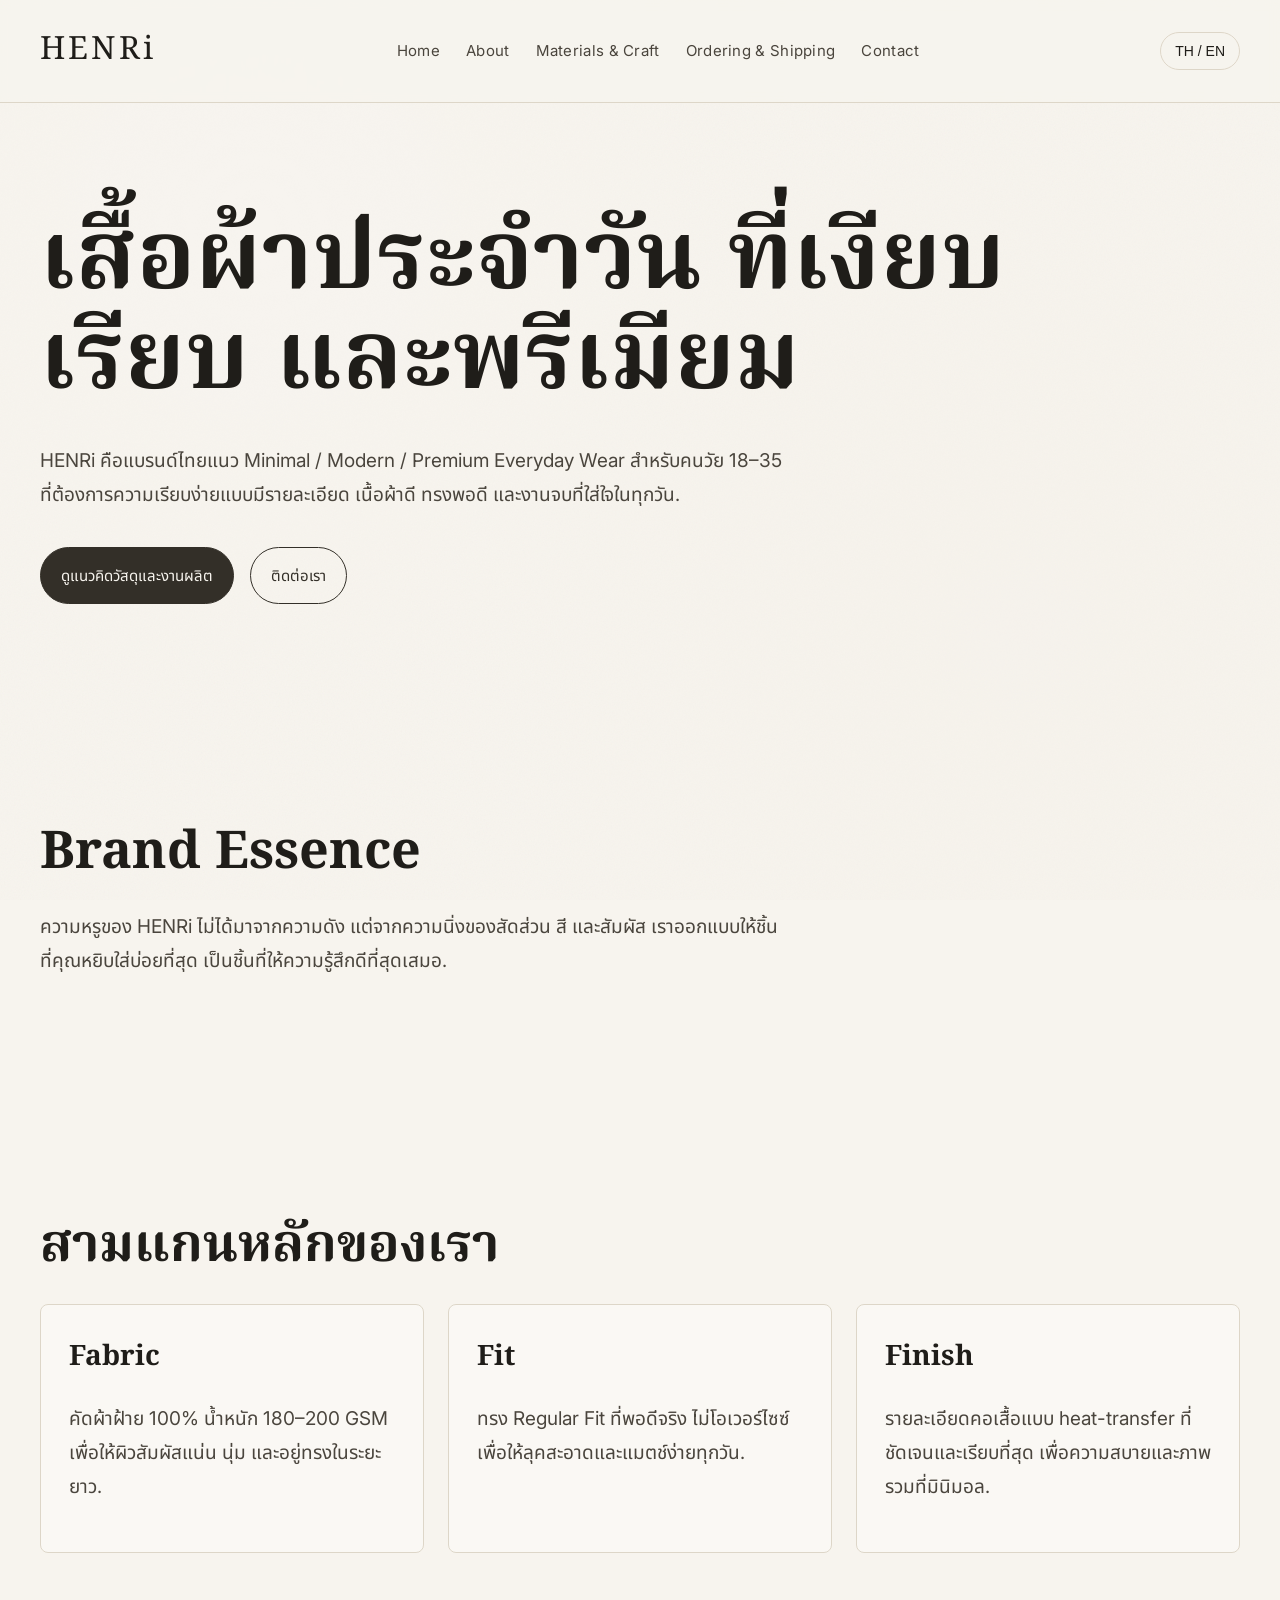
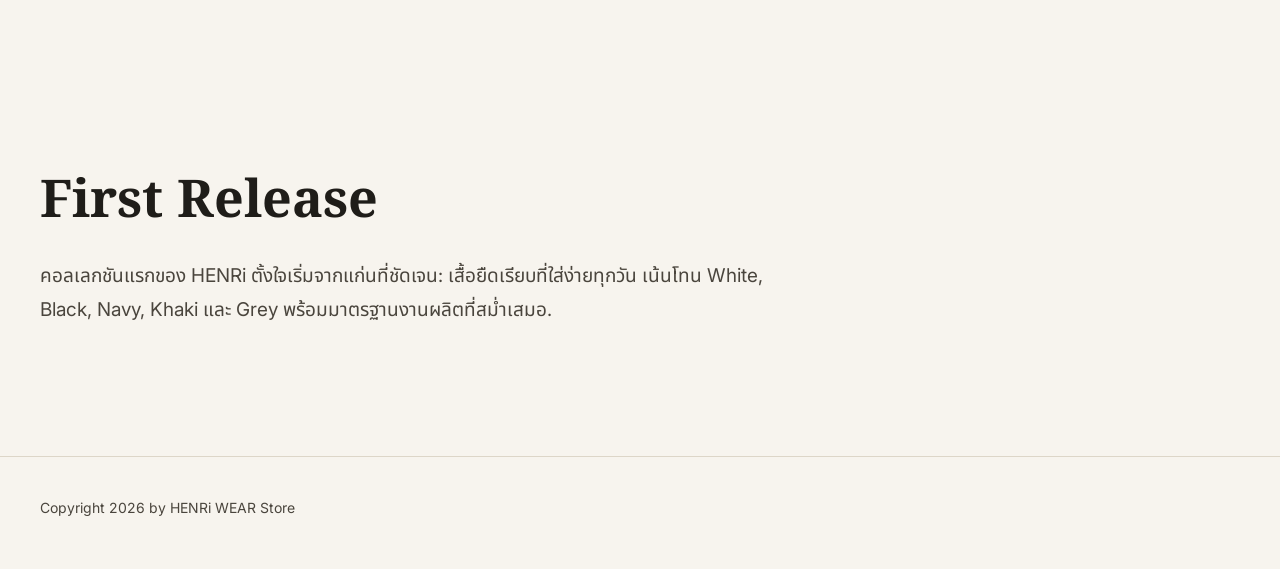
==== index.html @ a60e7b9a "Create premium bilingual HENRi website pages and refined styling" ====
<!doctype html>
<html lang="th" class="lang-th">
<head>
  <meta charset="UTF-8" />
  <meta name="viewport" content="width=device-width, initial-scale=1.0" />
  <title>HENRi — Premium Everyday Wear</title>
  <link rel="stylesheet" href="styles.css" />
</head>
<body>
  <div class="texture"></div>
  <header>
    <div class="container topbar">
      <div class="brand">HENRi</div>
      <nav>
        <a href="index.html">Home</a><a href="about.html">About</a><a href="materials.html">Materials & Craft</a><a href="ordering.html">Ordering & Shipping</a><a href="contact.html">Contact</a>
      </nav>
      <button class="lang-toggle" type="button">TH / EN</button>
    </div>
  </header>

  <main>
    <section class="hero">
      <div class="container">
        <h1 data-lang="th">เสื้อผ้าประจำวัน ที่เงียบ เรียบ และพรีเมียม</h1>
        <h1 data-lang="en">Quiet premium essentials for everyday wear.</h1>
        <p data-lang="th">HENRi คือแบรนด์ไทยแนว Minimal / Modern / Premium Everyday Wear สำหรับคนวัย 18–35 ที่ต้องการความเรียบง่ายแบบมีรายละเอียด เนื้อผ้าดี ทรงพอดี และงานจบที่ใส่ใจในทุกวัน.</p>
        <p data-lang="en">HENRi is a Thai label shaped by a Minimal / Modern / Premium Everyday Wear direction for ages 18–35. We focus on clean form, refined comfort, and understated finishing that works every day.</p>
        <div class="cta-row">
          <a class="btn primary" href="materials.html" data-lang="th">ดูแนวคิดวัสดุและงานผลิต</a>
          <a class="btn primary" href="materials.html" data-lang="en">View Materials & Craft</a>
          <a class="btn" href="contact.html" data-lang="th">ติดต่อเรา</a>
          <a class="btn" href="contact.html" data-lang="en">Contact</a>
        </div>
      </div>
    </section>

    <section>
      <div class="container">
        <h2 data-lang="th">Brand Essence</h2>
        <h2 data-lang="en">Brand Essence</h2>
        <p data-lang="th">ความหรูของ HENRi ไม่ได้มาจากความดัง แต่จากความนิ่งของสัดส่วน สี และสัมผัส เราออกแบบให้ชิ้นที่คุณหยิบใส่บ่อยที่สุด เป็นชิ้นที่ให้ความรู้สึกดีที่สุดเสมอ.</p>
        <p data-lang="en">HENRi defines luxury through restraint. We keep proportion, tone, and texture deliberate so the piece you wear most often remains the one that feels most considered.</p>
      </div>
    </section>

    <section>
      <div class="container">
        <h2 data-lang="th">สามแกนหลักของเรา</h2>
        <h2 data-lang="en">Three Pillars</h2>
        <div class="grid-3">
          <article class="card">
            <h3>Fabric</h3>
            <p data-lang="th">คัดผ้าฝ้าย 100% น้ำหนัก 180–200 GSM เพื่อให้ผิวสัมผัสแน่น นุ่ม และอยู่ทรงในระยะยาว.</p>
            <p data-lang="en">100% cotton at 180–200 GSM for a balanced hand feel: structured, breathable, and reliable over repeated wear.</p>
          </article>
          <article class="card">
            <h3>Fit</h3>
            <p data-lang="th">ทรง Regular Fit ที่พอดีจริง ไม่โอเวอร์ไซซ์ เพื่อให้ลุคสะอาดและแมตช์ง่ายทุกวัน.</p>
            <p data-lang="en">A true Regular Fit—never oversized—designed to sit cleanly and adapt across daily settings.</p>
          </article>
          <article class="card">
            <h3>Finish</h3>
            <p data-lang="th">รายละเอียดคอเสื้อแบบ heat-transfer ที่ชัดเจนและเรียบที่สุด เพื่อความสบายและภาพรวมที่มินิมอล.</p>
            <p data-lang="en">Clean neck finishing with heat-transfer branding for comfort, precision, and a minimal interior look.</p>
          </article>
        </div>
      </div>
    </section>

    <section>
      <div class="container">
        <h2 data-lang="th">First Release</h2>
        <h2 data-lang="en">First Release</h2>
        <p data-lang="th">คอลเลกชันแรกของ HENRi ตั้งใจเริ่มจากแก่นที่ชัดเจน: เสื้อยืดเรียบที่ใส่ง่ายทุกวัน เน้นโทน White, Black, Navy, Khaki และ Grey พร้อมมาตรฐานงานผลิตที่สม่ำเสมอ.</p>
        <p data-lang="en">Our first release begins with the core: plain crewneck essentials for daily use, in White, Black, Navy, Khaki, and Grey—built around stable quality and quiet confidence.</p>
      </div>
    </section>
  </main>

  <footer>
    <div class="container">Copyright 2026 by HENRi WEAR Store</div>
  </footer>
  <script src="script.js"></script>
</body>
</html>
---- styles.css ----
@import url('https://fonts.googleapis.com/css2?family=Inter:wght@300;400;500;600&family=Noto+Sans+Thai:wght@300;400;500;600&family=Noto+Serif+Thai:wght@300;400;500&display=swap');

:root {
  --bg: #f7f4ee;
  --bg-soft: #f1ede5;
  --text: #1f1d19;
  --text-soft: #4a453d;
  --line: #ddd6c8;
  --accent: #332f28;
  --max: 1200px;
}

* { box-sizing: border-box; }

body {
  margin: 0;
  font-family: 'Inter', 'Noto Sans Thai', sans-serif;
  color: var(--text);
  background: var(--bg);
  line-height: 1.8;
  font-size: 19px;
}

.texture {
  position: fixed;
  inset: 0;
  pointer-events: none;
  z-index: -1;
  opacity: 0.09;
  background-image:
    radial-gradient(circle at 20% 25%, rgba(255,255,255,0.9), transparent 38%),
    radial-gradient(circle at 80% 70%, rgba(232,223,207,0.6), transparent 45%),
    url("data:image/svg+xml,%3Csvg xmlns='http://www.w3.org/2000/svg' width='260' height='260' viewBox='0 0 260 260'%3E%3Cfilter id='n'%3E%3CfeTurbulence type='fractalNoise' baseFrequency='0.85' numOctaves='2' stitchTiles='stitch'/%3E%3C/filter%3E%3Crect width='260' height='260' filter='url(%23n)' opacity='0.4'/%3E%3C/svg%3E");
  background-size: auto, auto, 320px 320px;
}

.container { width: min(calc(100% - 64px), var(--max)); margin: 0 auto; }

header {
  border-bottom: 1px solid var(--line);
  backdrop-filter: blur(4px);
  background: rgba(247, 244, 238, 0.9);
  position: sticky;
  top: 0;
  z-index: 20;
}

.topbar {
  display: flex;
  align-items: center;
  justify-content: space-between;
  padding: 22px 0;
}

.brand {
  font-family: 'Noto Serif Thai', serif;
  font-size: 32px;
  letter-spacing: 0.1em;
}

nav { display: flex; gap: 26px; flex-wrap: wrap; }

nav a {
  color: var(--text-soft);
  text-decoration: none;
  font-size: 15px;
  letter-spacing: 0.02em;
}

nav a:hover { color: var(--text); }

.lang-toggle {
  border: 1px solid var(--line);
  background: transparent;
  color: var(--text);
  padding: 10px 14px;
  border-radius: 999px;
  cursor: pointer;
  font-size: 14px;
}

section { padding: 110px 0; }

.hero h1 {
  font-family: 'Noto Serif Thai', serif;
  font-size: clamp(72px, 8vw, 96px);
  line-height: 1.05;
  letter-spacing: 0.01em;
  margin: 0 0 30px;
}

h2 {
  font-family: 'Noto Serif Thai', serif;
  font-size: clamp(40px, 4.5vw, 52px);
  line-height: 1.2;
  margin: 0 0 24px;
}

h3 {
  font-family: 'Noto Serif Thai', serif;
  font-size: 28px;
  margin: 0 0 12px;
}

p, li {
  max-width: 62ch;
  color: var(--text-soft);
}

.grid-3 {
  display: grid;
  grid-template-columns: repeat(3, minmax(0, 1fr));
  gap: 24px;
}

.card {
  border: 1px solid var(--line);
  background: rgba(255,255,255,0.36);
  padding: 28px;
  border-radius: 8px;
}

.cta-row { display: flex; gap: 16px; flex-wrap: wrap; margin-top: 34px; }

.btn {
  display: inline-block;
  text-decoration: none;
  padding: 14px 20px;
  border-radius: 999px;
  border: 1px solid var(--accent);
  color: var(--accent);
  font-size: 15px;
}

.btn.primary { background: var(--accent); color: var(--bg); }

.steps { display: grid; gap: 18px; }

.step {
  border-left: 2px solid var(--line);
  padding-left: 20px;
}

form { display: grid; gap: 16px; max-width: 620px; }

input, textarea {
  width: 100%;
  padding: 14px 16px;
  border: 1px solid var(--line);
  background: rgba(255,255,255,0.5);
  font: inherit;
}

footer {
  border-top: 1px solid var(--line);
  padding: 38px 0 48px;
  color: var(--text-soft);
  font-size: 14px;
}

[data-lang] { display: none; opacity: 0; transform: translateY(5px); transition: opacity .35s ease, transform .35s ease; }
html.lang-th [data-lang='th'], html.lang-en [data-lang='en'] { display: block; opacity: 1; transform: translateY(0); }
html.lang-th [data-lang='th'].inline, html.lang-en [data-lang='en'].inline { display: inline; }

@media (max-width: 980px) {
  .grid-3 { grid-template-columns: 1fr; }
  .container { width: min(calc(100% - 36px), var(--max)); }
  section { padding: 88px 0; }
  .hero h1 { font-size: clamp(56px, 13vw, 72px); }
}
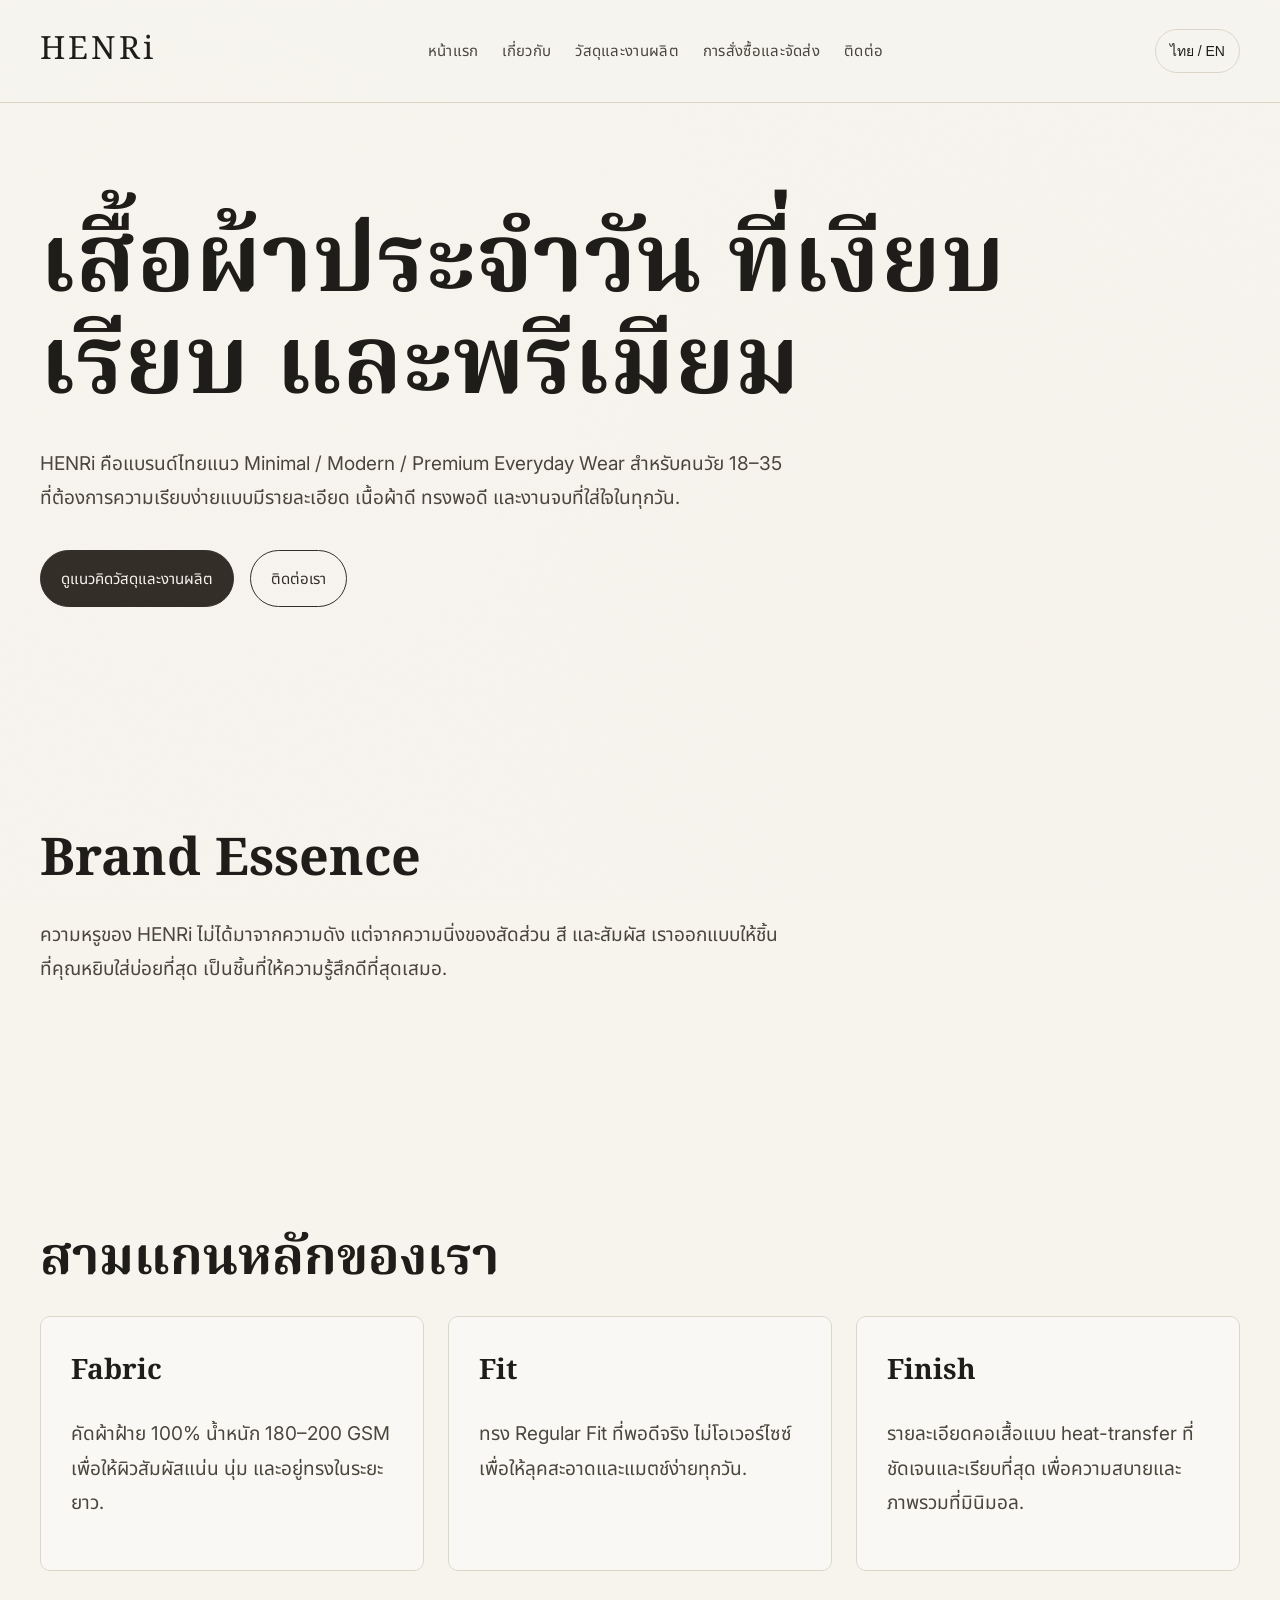
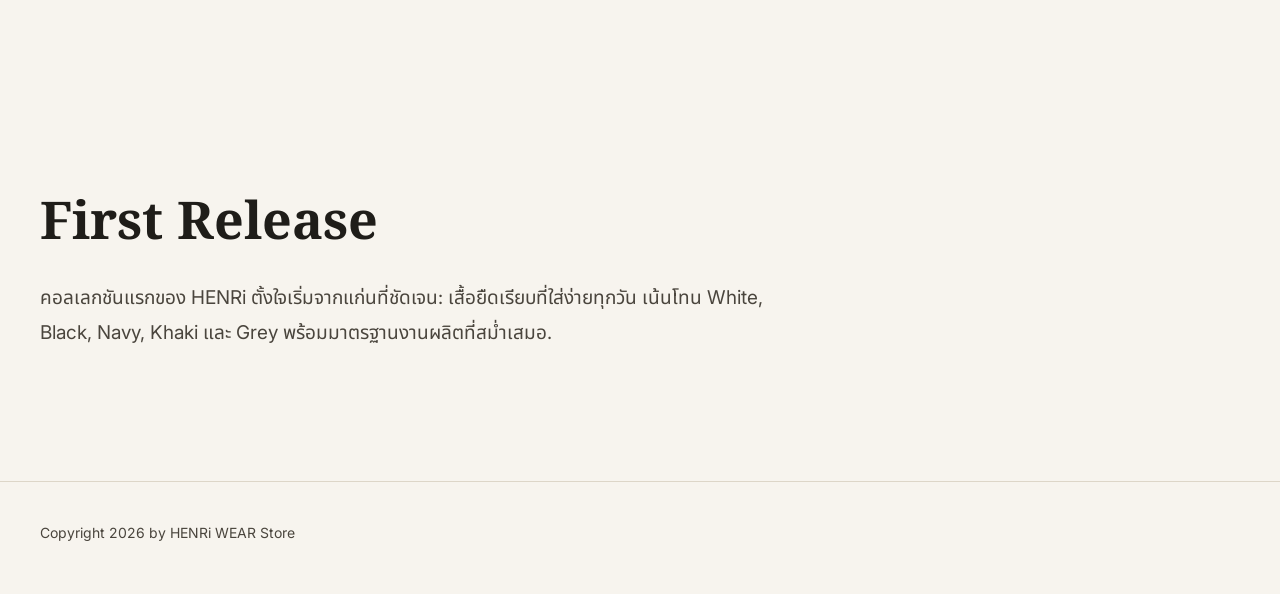
==== commit a6e6550a: "Polish bilingual nav, typography hierarchy, and language accessibility" ====
--- a/index.html
+++ b/index.html
@@ -12,7 +12,11 @@
     <div class="container topbar">
       <div class="brand">HENRi</div>
       <nav>
-        <a href="index.html">Home</a><a href="about.html">About</a><a href="materials.html">Materials & Craft</a><a href="ordering.html">Ordering & Shipping</a><a href="contact.html">Contact</a>
+        <a href="index.html"><span class="i18n-inline" data-lang="th">หน้าแรก</span><span class="i18n-inline" data-lang="en">Home</span></a>
+        <a href="about.html"><span class="i18n-inline" data-lang="th">เกี่ยวกับ</span><span class="i18n-inline" data-lang="en">About</span></a>
+        <a href="materials.html"><span class="i18n-inline" data-lang="th">วัสดุและงานผลิต</span><span class="i18n-inline" data-lang="en">Materials & Craft</span></a>
+        <a href="ordering.html"><span class="i18n-inline" data-lang="th">การสั่งซื้อและจัดส่ง</span><span class="i18n-inline" data-lang="en">Ordering & Shipping</span></a>
+        <a href="contact.html"><span class="i18n-inline" data-lang="th">ติดต่อ</span><span class="i18n-inline" data-lang="en">Contact</span></a>
       </nav>
       <button class="lang-toggle" type="button">TH / EN</button>
     </div>
--- a/styles.css
+++ b/styles.css
@@ -17,8 +17,9 @@
   font-family: 'Inter', 'Noto Sans Thai', sans-serif;
   color: var(--text);
   background: var(--bg);
-  line-height: 1.8;
+  line-height: 1.82;
   font-size: 19px;
+  text-rendering: optimizeLegibility;
 }
 
 .texture {
@@ -26,11 +27,11 @@
   inset: 0;
   pointer-events: none;
   z-index: -1;
-  opacity: 0.09;
+  opacity: 0.08;
   background-image:
-    radial-gradient(circle at 20% 25%, rgba(255,255,255,0.9), transparent 38%),
-    radial-gradient(circle at 80% 70%, rgba(232,223,207,0.6), transparent 45%),
-    url("data:image/svg+xml,%3Csvg xmlns='http://www.w3.org/2000/svg' width='260' height='260' viewBox='0 0 260 260'%3E%3Cfilter id='n'%3E%3CfeTurbulence type='fractalNoise' baseFrequency='0.85' numOctaves='2' stitchTiles='stitch'/%3E%3C/filter%3E%3Crect width='260' height='260' filter='url(%23n)' opacity='0.4'/%3E%3C/svg%3E");
+    radial-gradient(circle at 18% 24%, rgba(255,255,255,0.85), transparent 38%),
+    radial-gradient(circle at 78% 72%, rgba(232,223,207,0.55), transparent 45%),
+    url("data:image/svg+xml,%3Csvg xmlns='http://www.w3.org/2000/svg' width='260' height='260' viewBox='0 0 260 260'%3E%3Cfilter id='n'%3E%3CfeTurbulence type='fractalNoise' baseFrequency='0.85' numOctaves='2' stitchTiles='stitch'/%3E%3C/filter%3E%3Crect width='260' height='260' filter='url(%23n)' opacity='0.38'/%3E%3C/svg%3E");
   background-size: auto, auto, 320px 320px;
 }
 
@@ -49,6 +50,7 @@
   display: flex;
   align-items: center;
   justify-content: space-between;
+  gap: 20px;
   padding: 22px 0;
 }
 
@@ -58,7 +60,7 @@
   letter-spacing: 0.1em;
 }
 
-nav { display: flex; gap: 26px; flex-wrap: wrap; }
+nav { display: flex; gap: 24px; flex-wrap: wrap; }
 
 nav a {
   color: var(--text-soft);
@@ -79,14 +81,21 @@
   font-size: 14px;
 }
 
-section { padding: 110px 0; }
+section { padding: 112px 0; }
 
 .hero h1 {
   font-family: 'Noto Serif Thai', serif;
   font-size: clamp(72px, 8vw, 96px);
-  line-height: 1.05;
+  line-height: 1.06;
   letter-spacing: 0.01em;
-  margin: 0 0 30px;
+  margin: 0 0 28px;
+}
+
+h1 {
+  font-family: 'Noto Serif Thai', serif;
+  font-size: clamp(44px, 5.2vw, 56px);
+  line-height: 1.15;
+  margin: 0 0 24px;
 }
 
 h2 {
@@ -102,10 +111,9 @@
   margin: 0 0 12px;
 }
 
-p, li {
-  max-width: 62ch;
-  color: var(--text-soft);
-}
+p, li { max-width: 62ch; color: var(--text-soft); }
+
+.lead { font-size: 20px; color: var(--text); }
 
 .grid-3 {
   display: grid;
@@ -115,9 +123,9 @@
 
 .card {
   border: 1px solid var(--line);
-  background: rgba(255,255,255,0.36);
-  padding: 28px;
-  border-radius: 8px;
+  background: rgba(255,255,255,0.4);
+  padding: 30px;
+  border-radius: 10px;
 }
 
 .cta-row { display: flex; gap: 16px; flex-wrap: wrap; margin-top: 34px; }
@@ -134,7 +142,7 @@
 
 .btn.primary { background: var(--accent); color: var(--bg); }
 
-.steps { display: grid; gap: 18px; }
+.steps { display: grid; gap: 22px; }
 
 .step {
   border-left: 2px solid var(--line);
@@ -160,11 +168,16 @@
 
 [data-lang] { display: none; opacity: 0; transform: translateY(5px); transition: opacity .35s ease, transform .35s ease; }
 html.lang-th [data-lang='th'], html.lang-en [data-lang='en'] { display: block; opacity: 1; transform: translateY(0); }
-html.lang-th [data-lang='th'].inline, html.lang-en [data-lang='en'].inline { display: inline; }
+html.lang-th [data-lang='th'].i18n-inline, html.lang-en [data-lang='en'].i18n-inline { display: inline; }
+
+@media (prefers-reduced-motion: reduce) {
+  [data-lang] { transition: none; transform: none; }
+}
 
 @media (max-width: 980px) {
   .grid-3 { grid-template-columns: 1fr; }
   .container { width: min(calc(100% - 36px), var(--max)); }
   section { padding: 88px 0; }
-  .hero h1 { font-size: clamp(56px, 13vw, 72px); }
+  .hero h1 { font-size: clamp(54px, 13vw, 72px); }
+  h1 { font-size: clamp(36px, 8vw, 44px); }
 }
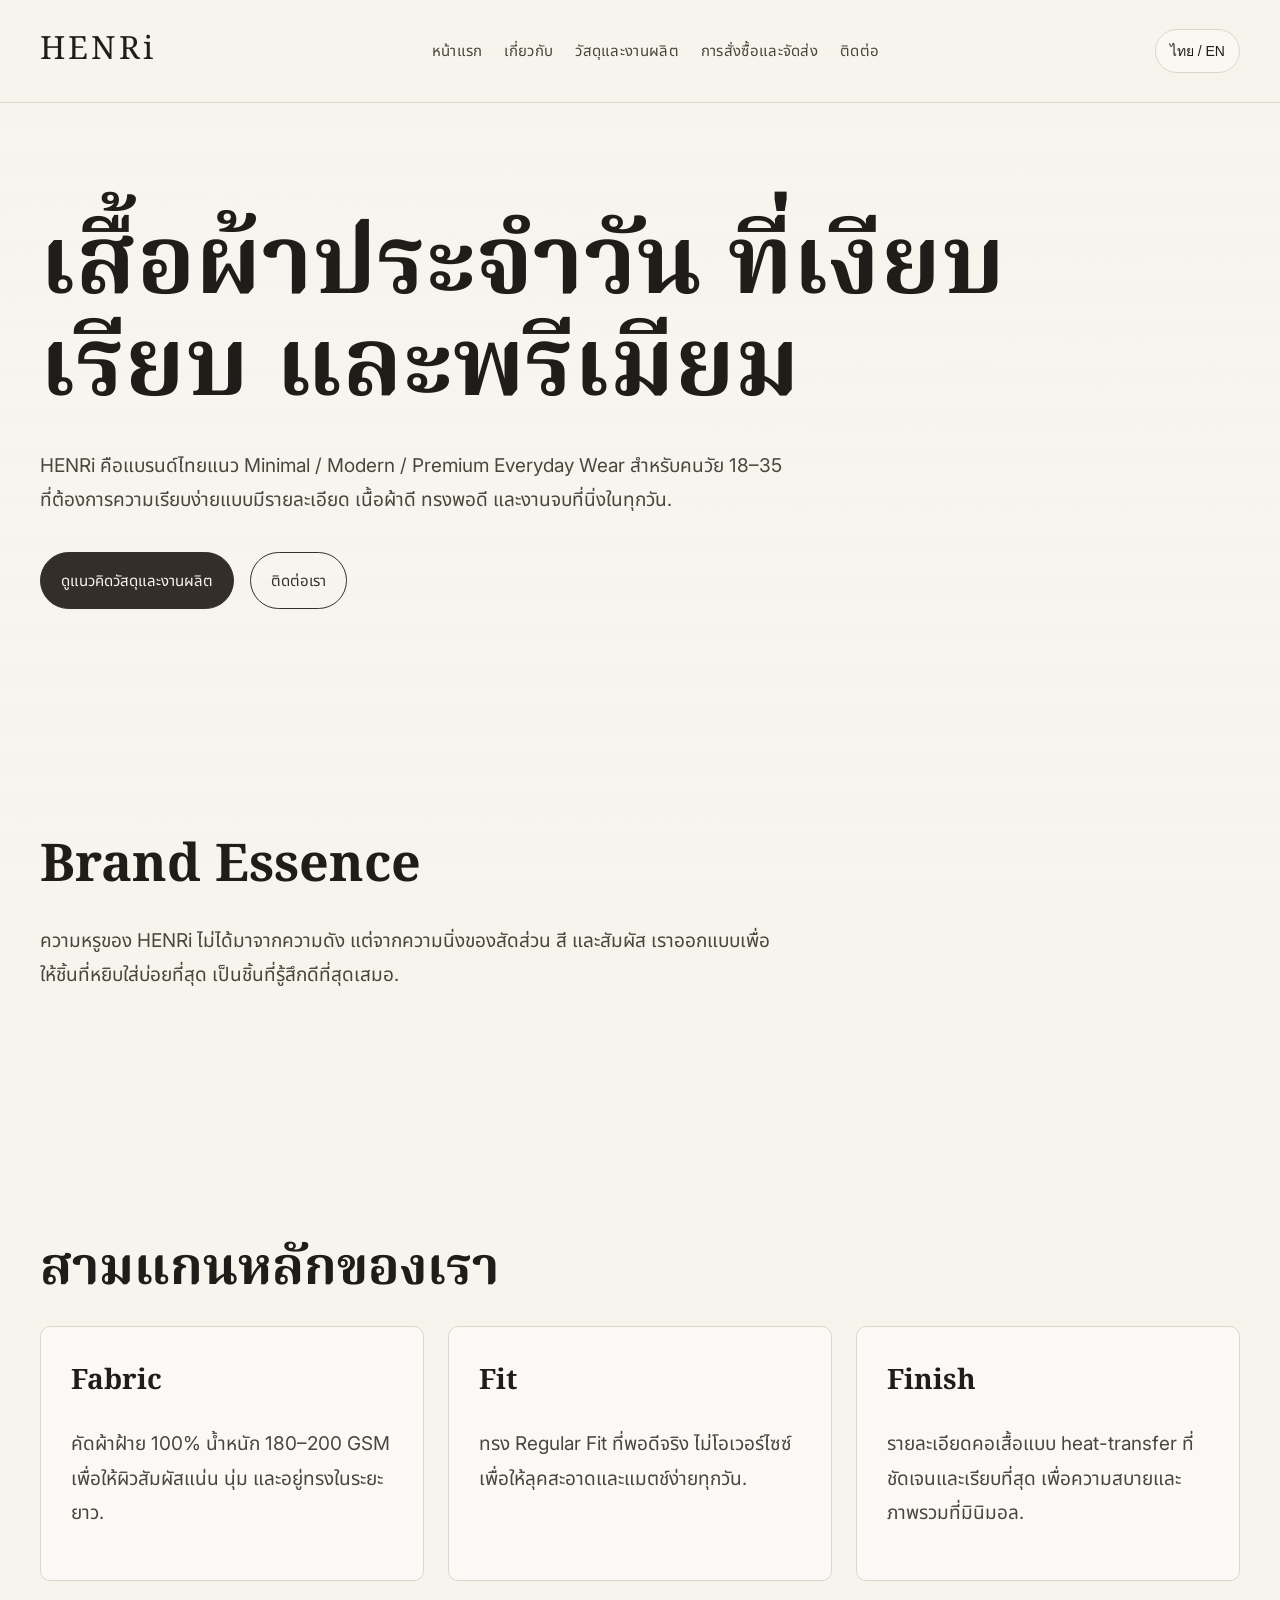
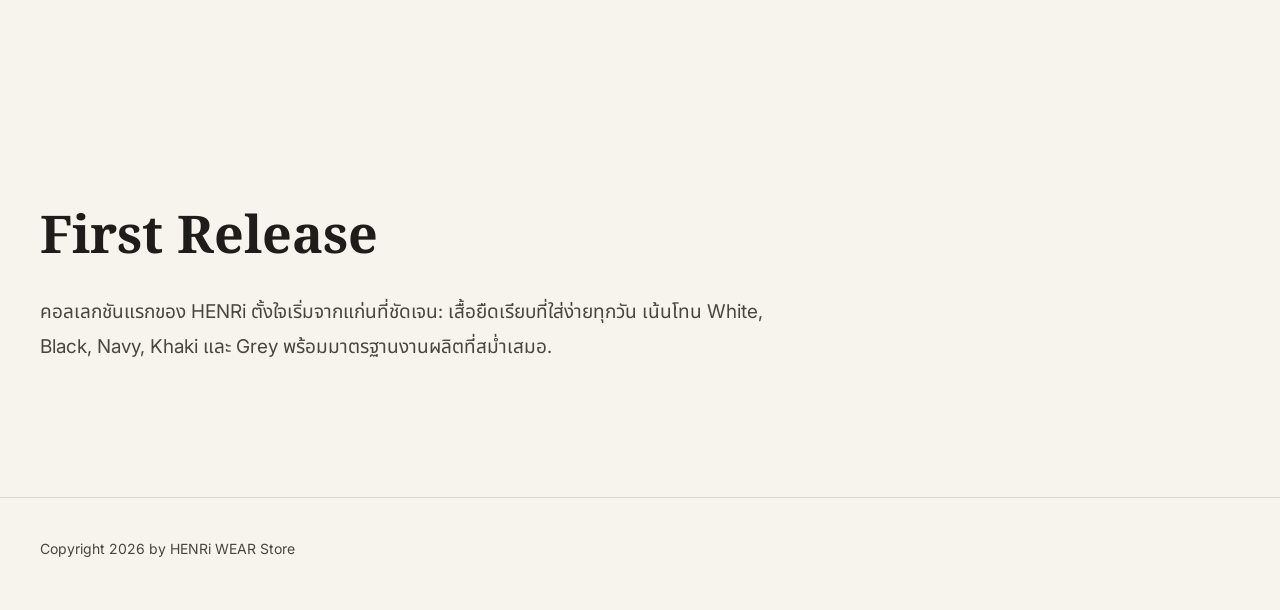
==== commit ecb518c5: "Refine premium editorial styling and copy polish across pages" ====
--- a/index.html
+++ b/index.html
@@ -8,6 +8,7 @@
 </head>
 <body>
   <div class="texture"></div>
+  <div class="page-overlay"></div>
   <header>
     <div class="container topbar">
       <div class="brand">HENRi</div>
@@ -27,8 +28,8 @@
       <div class="container">
         <h1 data-lang="th">เสื้อผ้าประจำวัน ที่เงียบ เรียบ และพรีเมียม</h1>
         <h1 data-lang="en">Quiet premium essentials for everyday wear.</h1>
-        <p data-lang="th">HENRi คือแบรนด์ไทยแนว Minimal / Modern / Premium Everyday Wear สำหรับคนวัย 18–35 ที่ต้องการความเรียบง่ายแบบมีรายละเอียด เนื้อผ้าดี ทรงพอดี และงานจบที่ใส่ใจในทุกวัน.</p>
-        <p data-lang="en">HENRi is a Thai label shaped by a Minimal / Modern / Premium Everyday Wear direction for ages 18–35. We focus on clean form, refined comfort, and understated finishing that works every day.</p>
+        <p data-lang="th">HENRi คือแบรนด์ไทยแนว Minimal / Modern / Premium Everyday Wear สำหรับคนวัย 18–35 ที่ต้องการความเรียบง่ายแบบมีรายละเอียด เนื้อผ้าดี ทรงพอดี และงานจบที่นิ่งในทุกวัน.</p>
+        <p data-lang="en">HENRi is a Thai label shaped by a Minimal / Modern / Premium Everyday Wear direction for ages 18–35. We focus on clean form, refined comfort, and quiet finishing that supports everyday life.</p>
         <div class="cta-row">
           <a class="btn primary" href="materials.html" data-lang="th">ดูแนวคิดวัสดุและงานผลิต</a>
           <a class="btn primary" href="materials.html" data-lang="en">View Materials & Craft</a>
@@ -42,7 +43,7 @@
       <div class="container">
         <h2 data-lang="th">Brand Essence</h2>
         <h2 data-lang="en">Brand Essence</h2>
-        <p data-lang="th">ความหรูของ HENRi ไม่ได้มาจากความดัง แต่จากความนิ่งของสัดส่วน สี และสัมผัส เราออกแบบให้ชิ้นที่คุณหยิบใส่บ่อยที่สุด เป็นชิ้นที่ให้ความรู้สึกดีที่สุดเสมอ.</p>
+        <p data-lang="th">ความหรูของ HENRi ไม่ได้มาจากความดัง แต่จากความนิ่งของสัดส่วน สี และสัมผัส เราออกแบบเพื่อให้ชิ้นที่หยิบใส่บ่อยที่สุด เป็นชิ้นที่รู้สึกดีที่สุดเสมอ.</p>
         <p data-lang="en">HENRi defines luxury through restraint. We keep proportion, tone, and texture deliberate so the piece you wear most often remains the one that feels most considered.</p>
       </div>
     </section>
--- a/styles.css
+++ b/styles.css
@@ -3,6 +3,7 @@
 :root {
   --bg: #f7f4ee;
   --bg-soft: #f1ede5;
+  --paper: #fbf8f3;
   --text: #1f1d19;
   --text-soft: #4a453d;
   --line: #ddd6c8;
@@ -26,16 +27,27 @@
   position: fixed;
   inset: 0;
   pointer-events: none;
-  z-index: -1;
+  z-index: -2;
   opacity: 0.08;
   background-image:
-    radial-gradient(circle at 18% 24%, rgba(255,255,255,0.85), transparent 38%),
-    radial-gradient(circle at 78% 72%, rgba(232,223,207,0.55), transparent 45%),
+    radial-gradient(circle at 18% 24%, rgba(255, 255, 255, 0.85), transparent 38%),
+    radial-gradient(circle at 78% 72%, rgba(232, 223, 207, 0.55), transparent 45%),
     url("data:image/svg+xml,%3Csvg xmlns='http://www.w3.org/2000/svg' width='260' height='260' viewBox='0 0 260 260'%3E%3Cfilter id='n'%3E%3CfeTurbulence type='fractalNoise' baseFrequency='0.85' numOctaves='2' stitchTiles='stitch'/%3E%3C/filter%3E%3Crect width='260' height='260' filter='url(%23n)' opacity='0.38'/%3E%3C/svg%3E");
   background-size: auto, auto, 320px 320px;
 }
 
-.container { width: min(calc(100% - 64px), var(--max)); margin: 0 auto; }
+.page-overlay {
+  position: fixed;
+  inset: 0;
+  z-index: -1;
+  pointer-events: none;
+  background: linear-gradient(180deg, rgba(247, 244, 238, 0.82) 0%, rgba(247, 244, 238, 0.9) 100%);
+}
+
+.container {
+  width: min(calc(100% - 64px), var(--max));
+  margin: 0 auto;
+}
 
 header {
   border-bottom: 1px solid var(--line);
@@ -60,7 +72,11 @@
   letter-spacing: 0.1em;
 }
 
-nav { display: flex; gap: 24px; flex-wrap: wrap; }
+nav {
+  display: flex;
+  gap: 22px;
+  flex-wrap: wrap;
+}
 
 nav a {
   color: var(--text-soft);
@@ -69,11 +85,14 @@
   letter-spacing: 0.02em;
 }
 
-nav a:hover { color: var(--text); }
+nav a:hover,
+nav a:focus-visible {
+  color: var(--text);
+}
 
 .lang-toggle {
   border: 1px solid var(--line);
-  background: transparent;
+  background: var(--paper);
   color: var(--text);
   padding: 10px 14px;
   border-radius: 999px;
@@ -81,7 +100,7 @@
   font-size: 14px;
 }
 
-section { padding: 112px 0; }
+section { padding: 114px 0; }
 
 .hero h1 {
   font-family: 'Noto Serif Thai', serif;
@@ -111,9 +130,16 @@
   margin: 0 0 12px;
 }
 
-p, li { max-width: 62ch; color: var(--text-soft); }
-
-.lead { font-size: 20px; color: var(--text); }
+p,
+li {
+  max-width: 62ch;
+  color: var(--text-soft);
+}
+
+.lead {
+  font-size: 20px;
+  color: var(--text);
+}
 
 .grid-3 {
   display: grid;
@@ -123,12 +149,17 @@
 
 .card {
   border: 1px solid var(--line);
-  background: rgba(255,255,255,0.4);
+  background: rgba(255, 255, 255, 0.46);
   padding: 30px;
   border-radius: 10px;
 }
 
-.cta-row { display: flex; gap: 16px; flex-wrap: wrap; margin-top: 34px; }
+.cta-row {
+  display: flex;
+  gap: 16px;
+  flex-wrap: wrap;
+  margin-top: 34px;
+}
 
 .btn {
   display: inline-block;
@@ -140,22 +171,33 @@
   font-size: 15px;
 }
 
-.btn.primary { background: var(--accent); color: var(--bg); }
-
-.steps { display: grid; gap: 22px; }
+.btn.primary {
+  background: var(--accent);
+  color: var(--bg);
+}
+
+.steps {
+  display: grid;
+  gap: 22px;
+}
 
 .step {
   border-left: 2px solid var(--line);
   padding-left: 20px;
 }
 
-form { display: grid; gap: 16px; max-width: 620px; }
-
-input, textarea {
+form {
+  display: grid;
+  gap: 16px;
+  max-width: 620px;
+}
+
+input,
+textarea {
   width: 100%;
   padding: 14px 16px;
   border: 1px solid var(--line);
-  background: rgba(255,255,255,0.5);
+  background: rgba(255, 255, 255, 0.64);
   font: inherit;
 }
 
@@ -166,17 +208,36 @@
   font-size: 14px;
 }
 
-[data-lang] { display: none; opacity: 0; transform: translateY(5px); transition: opacity .35s ease, transform .35s ease; }
-html.lang-th [data-lang='th'], html.lang-en [data-lang='en'] { display: block; opacity: 1; transform: translateY(0); }
-html.lang-th [data-lang='th'].i18n-inline, html.lang-en [data-lang='en'].i18n-inline { display: inline; }
+[data-lang] {
+  display: none;
+  opacity: 0;
+  transform: translateY(5px);
+  transition: opacity .35s ease, transform .35s ease;
+}
+
+html.lang-th [data-lang='th'],
+html.lang-en [data-lang='en'] {
+  display: block;
+  opacity: 1;
+  transform: translateY(0);
+}
+
+html.lang-th [data-lang='th'].i18n-inline,
+html.lang-en [data-lang='en'].i18n-inline {
+  display: inline;
+}
 
 @media (prefers-reduced-motion: reduce) {
-  [data-lang] { transition: none; transform: none; }
+  [data-lang] {
+    transition: none;
+    transform: none;
+  }
 }
 
 @media (max-width: 980px) {
   .grid-3 { grid-template-columns: 1fr; }
   .container { width: min(calc(100% - 36px), var(--max)); }
+  .topbar { align-items: flex-start; }
   section { padding: 88px 0; }
   .hero h1 { font-size: clamp(54px, 13vw, 72px); }
   h1 { font-size: clamp(36px, 8vw, 44px); }
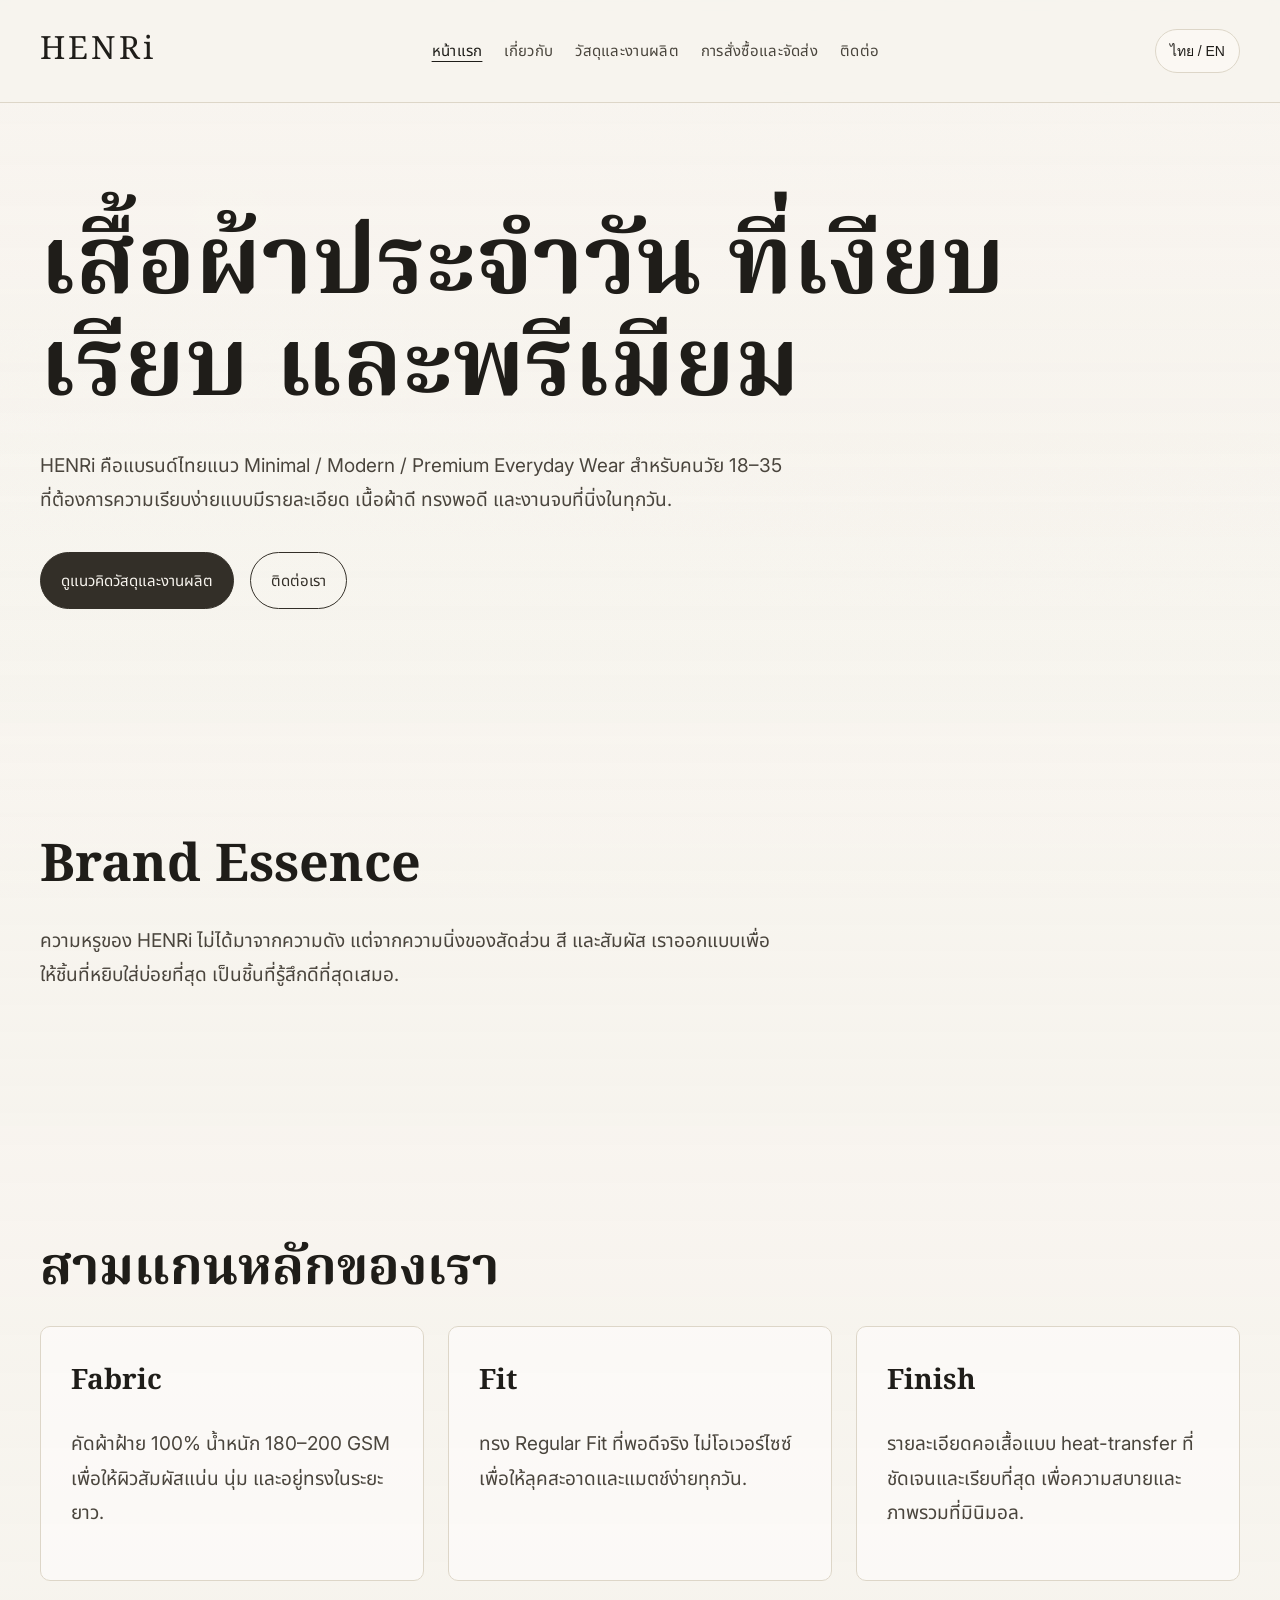
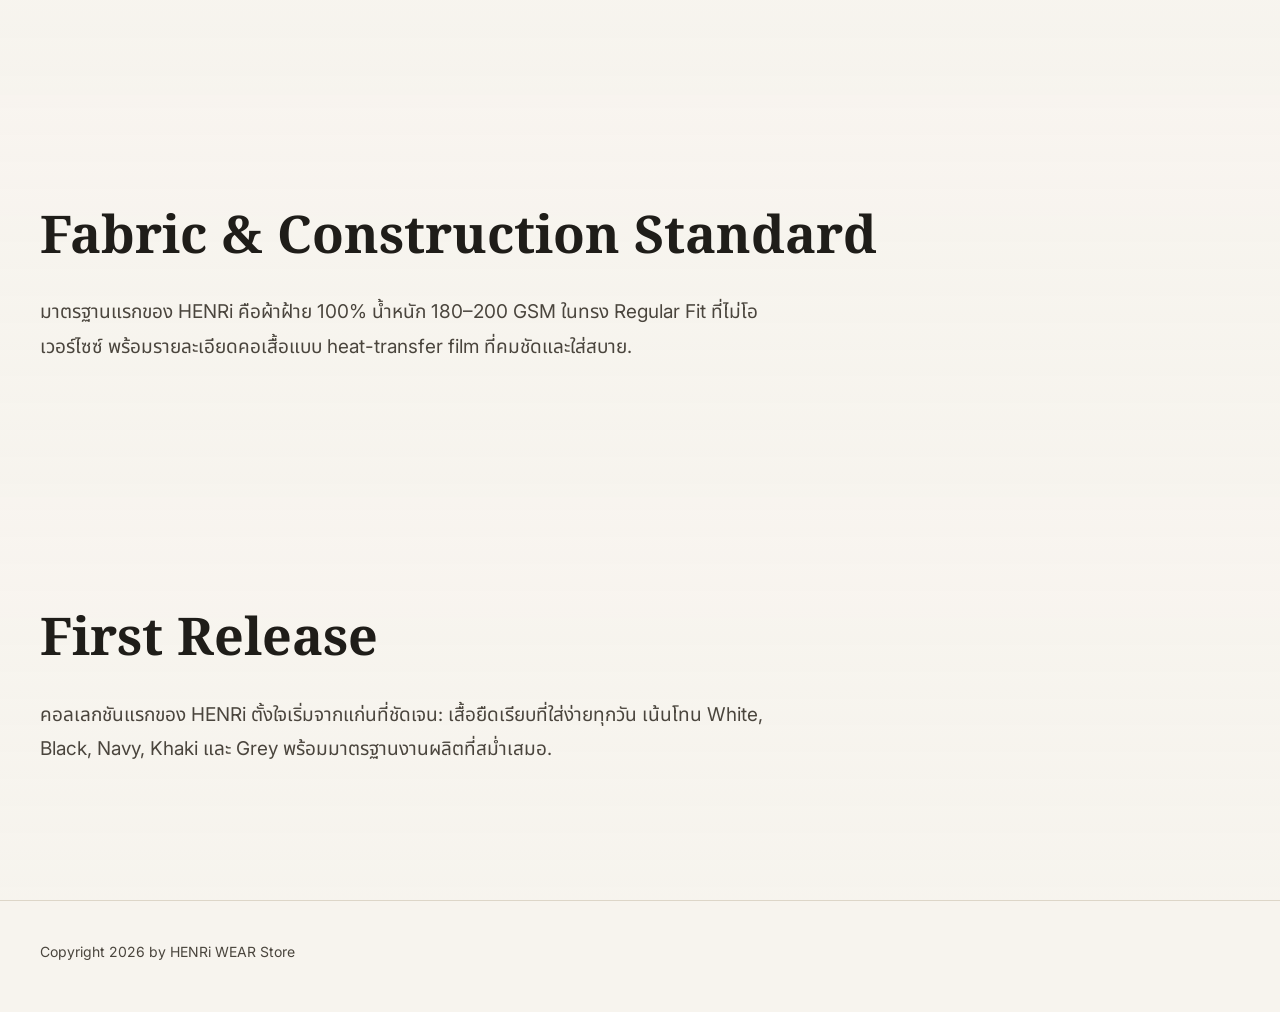
==== commit 313d3db4: "Enrich premium content and refine texture typography balance" ====
--- a/index.html
+++ b/index.html
@@ -72,6 +72,16 @@
       </div>
     </section>
 
+
+    <section>
+      <div class="container">
+        <h2 data-lang="th">Fabric & Construction Standard</h2>
+        <h2 data-lang="en">Fabric & Construction Standard</h2>
+        <p data-lang="th">มาตรฐานแรกของ HENRi คือผ้าฝ้าย 100% น้ำหนัก 180–200 GSM ในทรง Regular Fit ที่ไม่โอเวอร์ไซซ์ พร้อมรายละเอียดคอเสื้อแบบ heat-transfer film ที่คมชัดและใส่สบาย.</p>
+        <p data-lang="en">Our core standard begins with 100% cotton at 180–200 GSM, developed in a true Regular Fit (never oversized), with clean heat-transfer neck detailing for clarity and comfort.</p>
+      </div>
+    </section>
+
     <section>
       <div class="container">
         <h2 data-lang="th">First Release</h2>
--- a/styles.css
+++ b/styles.css
@@ -28,7 +28,7 @@
   inset: 0;
   pointer-events: none;
   z-index: -2;
-  opacity: 0.08;
+  opacity: 0.1;
   background-image:
     radial-gradient(circle at 18% 24%, rgba(255, 255, 255, 0.85), transparent 38%),
     radial-gradient(circle at 78% 72%, rgba(232, 223, 207, 0.55), transparent 45%),
@@ -41,7 +41,7 @@
   inset: 0;
   z-index: -1;
   pointer-events: none;
-  background: linear-gradient(180deg, rgba(247, 244, 238, 0.82) 0%, rgba(247, 244, 238, 0.9) 100%);
+  background: linear-gradient(180deg, rgba(247, 244, 238, 0.8) 0%, rgba(247, 244, 238, 0.9) 100%);
 }
 
 .container {
@@ -90,6 +90,12 @@
   color: var(--text);
 }
 
+nav a.is-active {
+  color: var(--text);
+  text-decoration: underline;
+  text-underline-offset: 5px;
+}
+
 .lang-toggle {
   border: 1px solid var(--line);
   background: var(--paper);
@@ -100,7 +106,10 @@
   font-size: 14px;
 }
 
-section { padding: 114px 0; }
+section {
+  padding: 114px 0;
+  background: linear-gradient(180deg, rgba(251, 248, 243, 0.24), rgba(247, 244, 238, 0.18));
+}
 
 .hero h1 {
   font-family: 'Noto Serif Thai', serif;
@@ -192,6 +201,12 @@
   max-width: 620px;
 }
 
+.form-note {
+  font-size: 15px;
+  color: var(--text-soft);
+  margin-top: 8px;
+}
+
 input,
 textarea {
   width: 100%;
@@ -239,6 +254,6 @@
   .container { width: min(calc(100% - 36px), var(--max)); }
   .topbar { align-items: flex-start; }
   section { padding: 88px 0; }
-  .hero h1 { font-size: clamp(54px, 13vw, 72px); }
+  .hero h1 { font-size: clamp(44px, 12vw, 52px); }
   h1 { font-size: clamp(36px, 8vw, 44px); }
 }
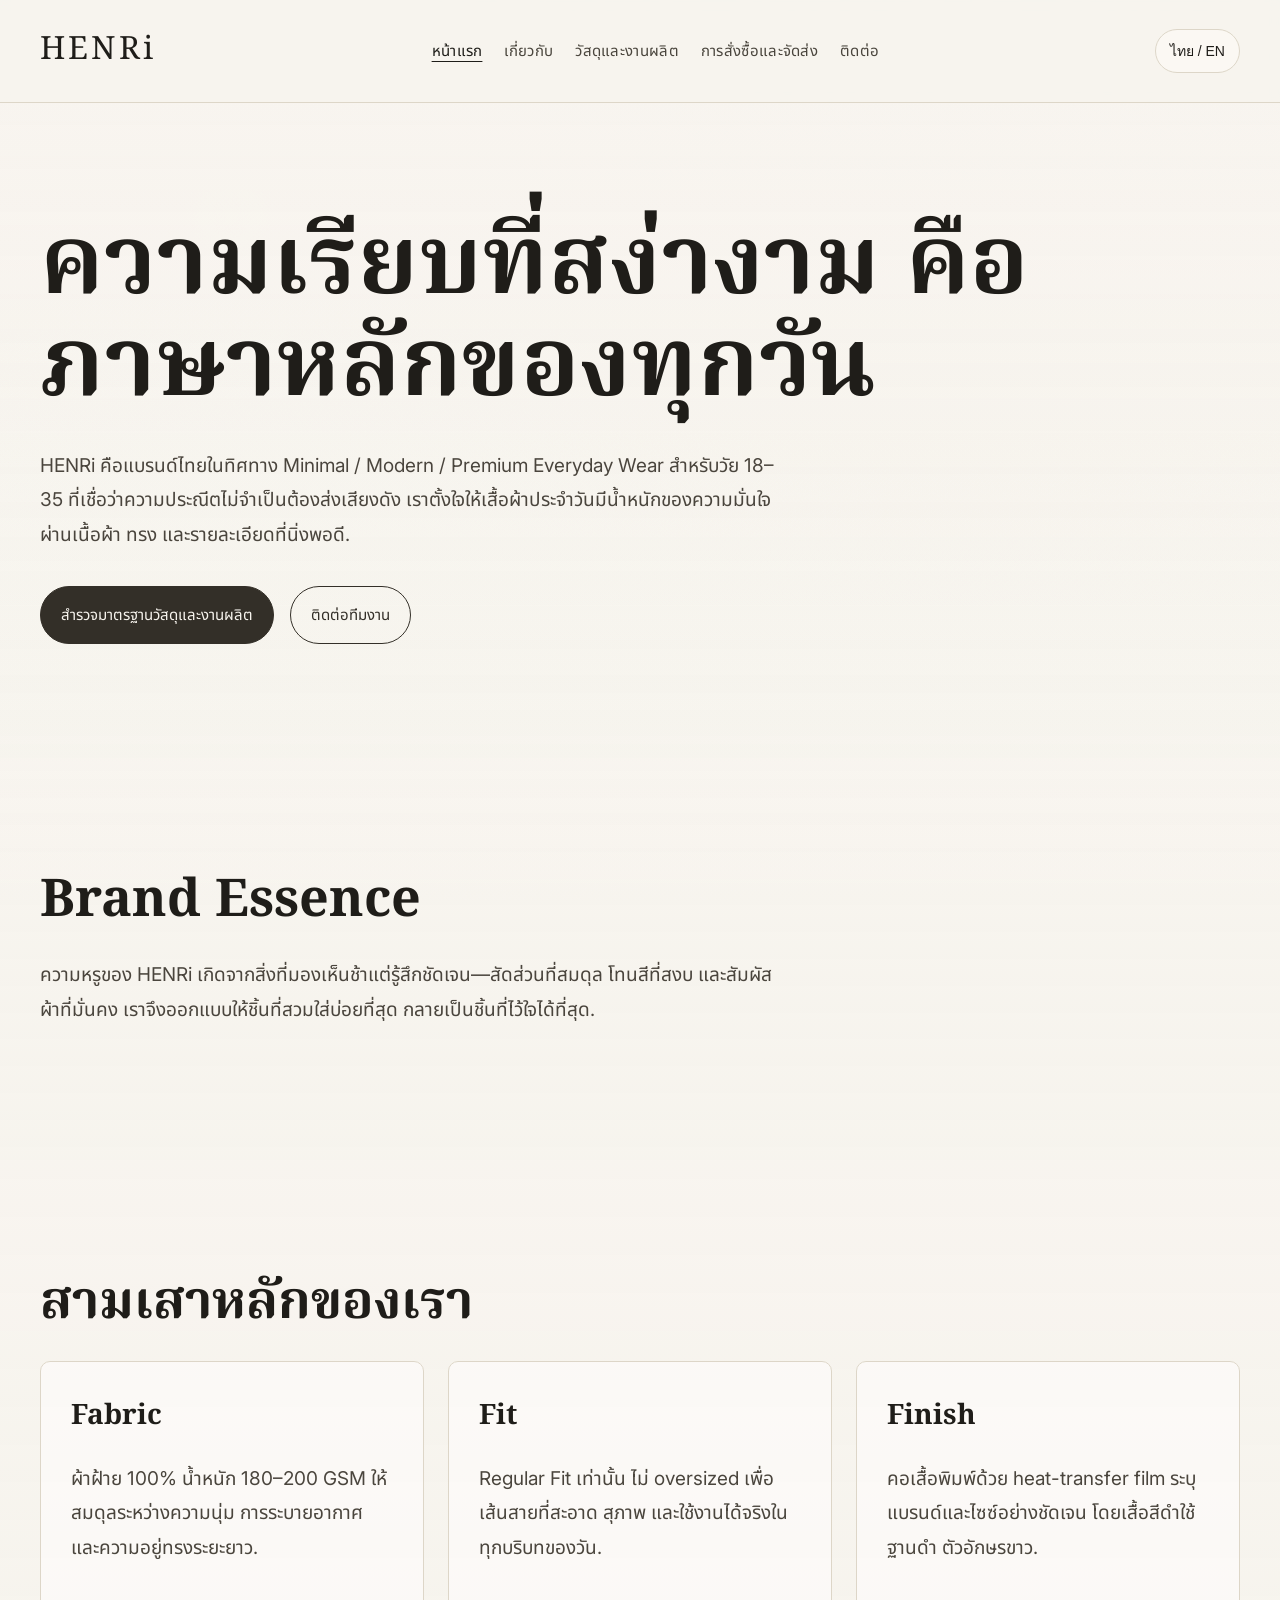
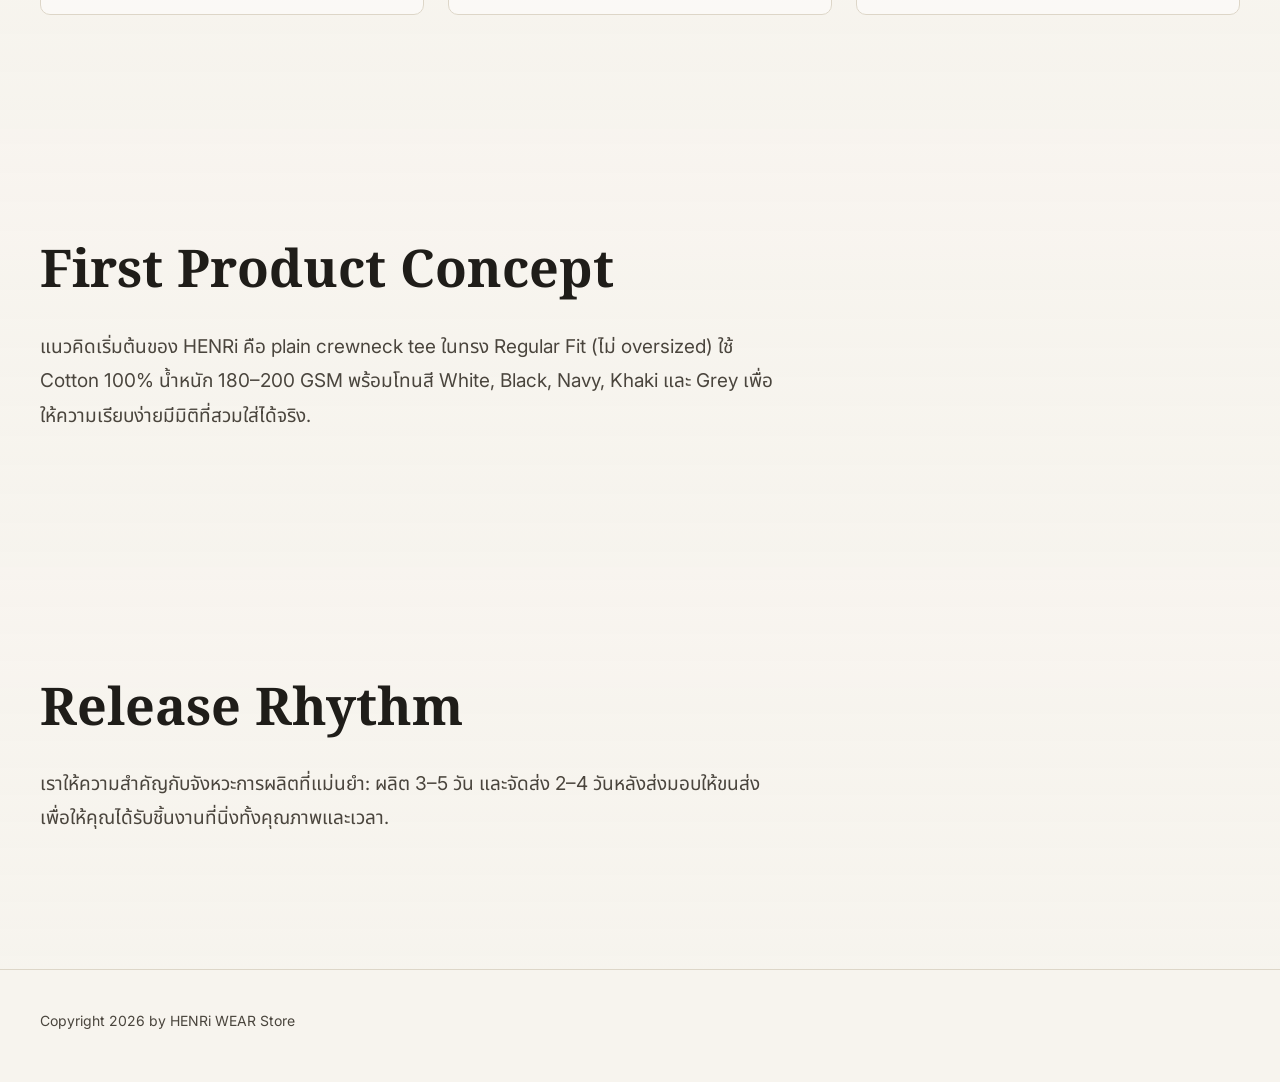
==== commit 1edf6c3b: "Elevate Home About Contact copy to grand bilingual editorial tone" ====
--- a/index.html
+++ b/index.html
@@ -26,15 +26,15 @@
   <main>
     <section class="hero">
       <div class="container">
-        <h1 data-lang="th">เสื้อผ้าประจำวัน ที่เงียบ เรียบ และพรีเมียม</h1>
-        <h1 data-lang="en">Quiet premium essentials for everyday wear.</h1>
-        <p data-lang="th">HENRi คือแบรนด์ไทยแนว Minimal / Modern / Premium Everyday Wear สำหรับคนวัย 18–35 ที่ต้องการความเรียบง่ายแบบมีรายละเอียด เนื้อผ้าดี ทรงพอดี และงานจบที่นิ่งในทุกวัน.</p>
-        <p data-lang="en">HENRi is a Thai label shaped by a Minimal / Modern / Premium Everyday Wear direction for ages 18–35. We focus on clean form, refined comfort, and quiet finishing that supports everyday life.</p>
+        <h1 data-lang="th">ความเรียบที่สง่างาม คือภาษาหลักของทุกวัน</h1>
+        <h1 data-lang="en">Elegance in restraint, written into every day.</h1>
+        <p data-lang="th">HENRi คือแบรนด์ไทยในทิศทาง Minimal / Modern / Premium Everyday Wear สำหรับวัย 18–35 ที่เชื่อว่าความประณีตไม่จำเป็นต้องส่งเสียงดัง เราตั้งใจให้เสื้อผ้าประจำวันมีน้ำหนักของความมั่นใจ ผ่านเนื้อผ้า ทรง และรายละเอียดที่นิ่งพอดี.</p>
+        <p data-lang="en">HENRi is a Thai label in the Minimal / Modern / Premium Everyday Wear direction for ages 18–35. We believe refinement does not need volume; it needs discipline—expressed through fabric, fit, and quietly resolved detail.</p>
         <div class="cta-row">
-          <a class="btn primary" href="materials.html" data-lang="th">ดูแนวคิดวัสดุและงานผลิต</a>
-          <a class="btn primary" href="materials.html" data-lang="en">View Materials & Craft</a>
-          <a class="btn" href="contact.html" data-lang="th">ติดต่อเรา</a>
-          <a class="btn" href="contact.html" data-lang="en">Contact</a>
+          <a class="btn primary" href="materials.html" data-lang="th">สำรวจมาตรฐานวัสดุและงานผลิต</a>
+          <a class="btn primary" href="materials.html" data-lang="en">Explore Materials & Craft Standards</a>
+          <a class="btn" href="contact.html" data-lang="th">ติดต่อทีมงาน</a>
+          <a class="btn" href="contact.html" data-lang="en">Contact the Team</a>
         </div>
       </div>
     </section>
@@ -43,51 +43,50 @@
       <div class="container">
         <h2 data-lang="th">Brand Essence</h2>
         <h2 data-lang="en">Brand Essence</h2>
-        <p data-lang="th">ความหรูของ HENRi ไม่ได้มาจากความดัง แต่จากความนิ่งของสัดส่วน สี และสัมผัส เราออกแบบเพื่อให้ชิ้นที่หยิบใส่บ่อยที่สุด เป็นชิ้นที่รู้สึกดีที่สุดเสมอ.</p>
-        <p data-lang="en">HENRi defines luxury through restraint. We keep proportion, tone, and texture deliberate so the piece you wear most often remains the one that feels most considered.</p>
+        <p data-lang="th">ความหรูของ HENRi เกิดจากสิ่งที่มองเห็นช้าแต่รู้สึกชัดเจน—สัดส่วนที่สมดุล โทนสีที่สงบ และสัมผัสผ้าที่มั่นคง เราจึงออกแบบให้ชิ้นที่สวมใส่บ่อยที่สุด กลายเป็นชิ้นที่ไว้ใจได้ที่สุด.</p>
+        <p data-lang="en">HENRi defines luxury through what settles slowly but stays clearly felt: balanced proportion, calm tones, and a confident hand feel. The piece worn most often should become the piece trusted most deeply.</p>
       </div>
     </section>
 
     <section>
       <div class="container">
-        <h2 data-lang="th">สามแกนหลักของเรา</h2>
+        <h2 data-lang="th">สามเสาหลักของเรา</h2>
         <h2 data-lang="en">Three Pillars</h2>
         <div class="grid-3">
           <article class="card">
             <h3>Fabric</h3>
-            <p data-lang="th">คัดผ้าฝ้าย 100% น้ำหนัก 180–200 GSM เพื่อให้ผิวสัมผัสแน่น นุ่ม และอยู่ทรงในระยะยาว.</p>
-            <p data-lang="en">100% cotton at 180–200 GSM for a balanced hand feel: structured, breathable, and reliable over repeated wear.</p>
+            <p data-lang="th">ผ้าฝ้าย 100% น้ำหนัก 180–200 GSM ให้สมดุลระหว่างความนุ่ม การระบายอากาศ และความอยู่ทรงระยะยาว.</p>
+            <p data-lang="en">100% cotton at 180–200 GSM balances softness, breathability, and long-term structure.</p>
           </article>
           <article class="card">
             <h3>Fit</h3>
-            <p data-lang="th">ทรง Regular Fit ที่พอดีจริง ไม่โอเวอร์ไซซ์ เพื่อให้ลุคสะอาดและแมตช์ง่ายทุกวัน.</p>
-            <p data-lang="en">A true Regular Fit—never oversized—designed to sit cleanly and adapt across daily settings.</p>
+            <p data-lang="th">Regular Fit เท่านั้น ไม่ oversized เพื่อเส้นสายที่สะอาด สุภาพ และใช้งานได้จริงในทุกบริบทของวัน.</p>
+            <p data-lang="en">Regular Fit only, never oversized, for clean proportion and practical elegance across daily contexts.</p>
           </article>
           <article class="card">
             <h3>Finish</h3>
-            <p data-lang="th">รายละเอียดคอเสื้อแบบ heat-transfer ที่ชัดเจนและเรียบที่สุด เพื่อความสบายและภาพรวมที่มินิมอล.</p>
-            <p data-lang="en">Clean neck finishing with heat-transfer branding for comfort, precision, and a minimal interior look.</p>
+            <p data-lang="th">คอเสื้อพิมพ์ด้วย heat-transfer film ระบุแบรนด์และไซซ์อย่างชัดเจน โดยเสื้อสีดำใช้ฐานดำ ตัวอักษรขาว.</p>
+            <p data-lang="en">Heat-transfer neck print carries brand name and size clearly; black shirts use a black base with white text.</p>
           </article>
         </div>
       </div>
     </section>
 
-
     <section>
       <div class="container">
-        <h2 data-lang="th">Fabric & Construction Standard</h2>
-        <h2 data-lang="en">Fabric & Construction Standard</h2>
-        <p data-lang="th">มาตรฐานแรกของ HENRi คือผ้าฝ้าย 100% น้ำหนัก 180–200 GSM ในทรง Regular Fit ที่ไม่โอเวอร์ไซซ์ พร้อมรายละเอียดคอเสื้อแบบ heat-transfer film ที่คมชัดและใส่สบาย.</p>
-        <p data-lang="en">Our core standard begins with 100% cotton at 180–200 GSM, developed in a true Regular Fit (never oversized), with clean heat-transfer neck detailing for clarity and comfort.</p>
+        <h2 data-lang="th">First Product Concept</h2>
+        <h2 data-lang="en">First Product Concept</h2>
+        <p data-lang="th">แนวคิดเริ่มต้นของ HENRi คือ plain crewneck tee ในทรง Regular Fit (ไม่ oversized) ใช้ Cotton 100% น้ำหนัก 180–200 GSM พร้อมโทนสี White, Black, Navy, Khaki และ Grey เพื่อให้ความเรียบง่ายมีมิติที่สวมใส่ได้จริง.</p>
+        <p data-lang="en">HENRi begins with a plain crewneck tee concept in Regular Fit (not oversized), crafted from 100% cotton at 180–200 GSM in White, Black, Navy, Khaki, and Grey.</p>
       </div>
     </section>
 
     <section>
       <div class="container">
-        <h2 data-lang="th">First Release</h2>
-        <h2 data-lang="en">First Release</h2>
-        <p data-lang="th">คอลเลกชันแรกของ HENRi ตั้งใจเริ่มจากแก่นที่ชัดเจน: เสื้อยืดเรียบที่ใส่ง่ายทุกวัน เน้นโทน White, Black, Navy, Khaki และ Grey พร้อมมาตรฐานงานผลิตที่สม่ำเสมอ.</p>
-        <p data-lang="en">Our first release begins with the core: plain crewneck essentials for daily use, in White, Black, Navy, Khaki, and Grey—built around stable quality and quiet confidence.</p>
+        <h2 data-lang="th">Release Rhythm</h2>
+        <h2 data-lang="en">Release Rhythm</h2>
+        <p data-lang="th">เราให้ความสำคัญกับจังหวะการผลิตที่แม่นยำ: ผลิต 3–5 วัน และจัดส่ง 2–4 วันหลังส่งมอบให้ขนส่ง เพื่อให้คุณได้รับชิ้นงานที่นิ่งทั้งคุณภาพและเวลา.</p>
+        <p data-lang="en">Our rhythm remains precise: production in 3–5 days, shipping in 2–4 days after dispatch, so quality and timing arrive with equal reliability.</p>
       </div>
     </section>
   </main>
--- a/styles.css
+++ b/styles.css
@@ -207,6 +207,15 @@
   margin-top: 8px;
 }
 
+
+.hp-field {
+  position: absolute;
+  left: -9999px;
+  width: 1px;
+  height: 1px;
+  overflow: hidden;
+}
+
 input,
 textarea {
   width: 100%;
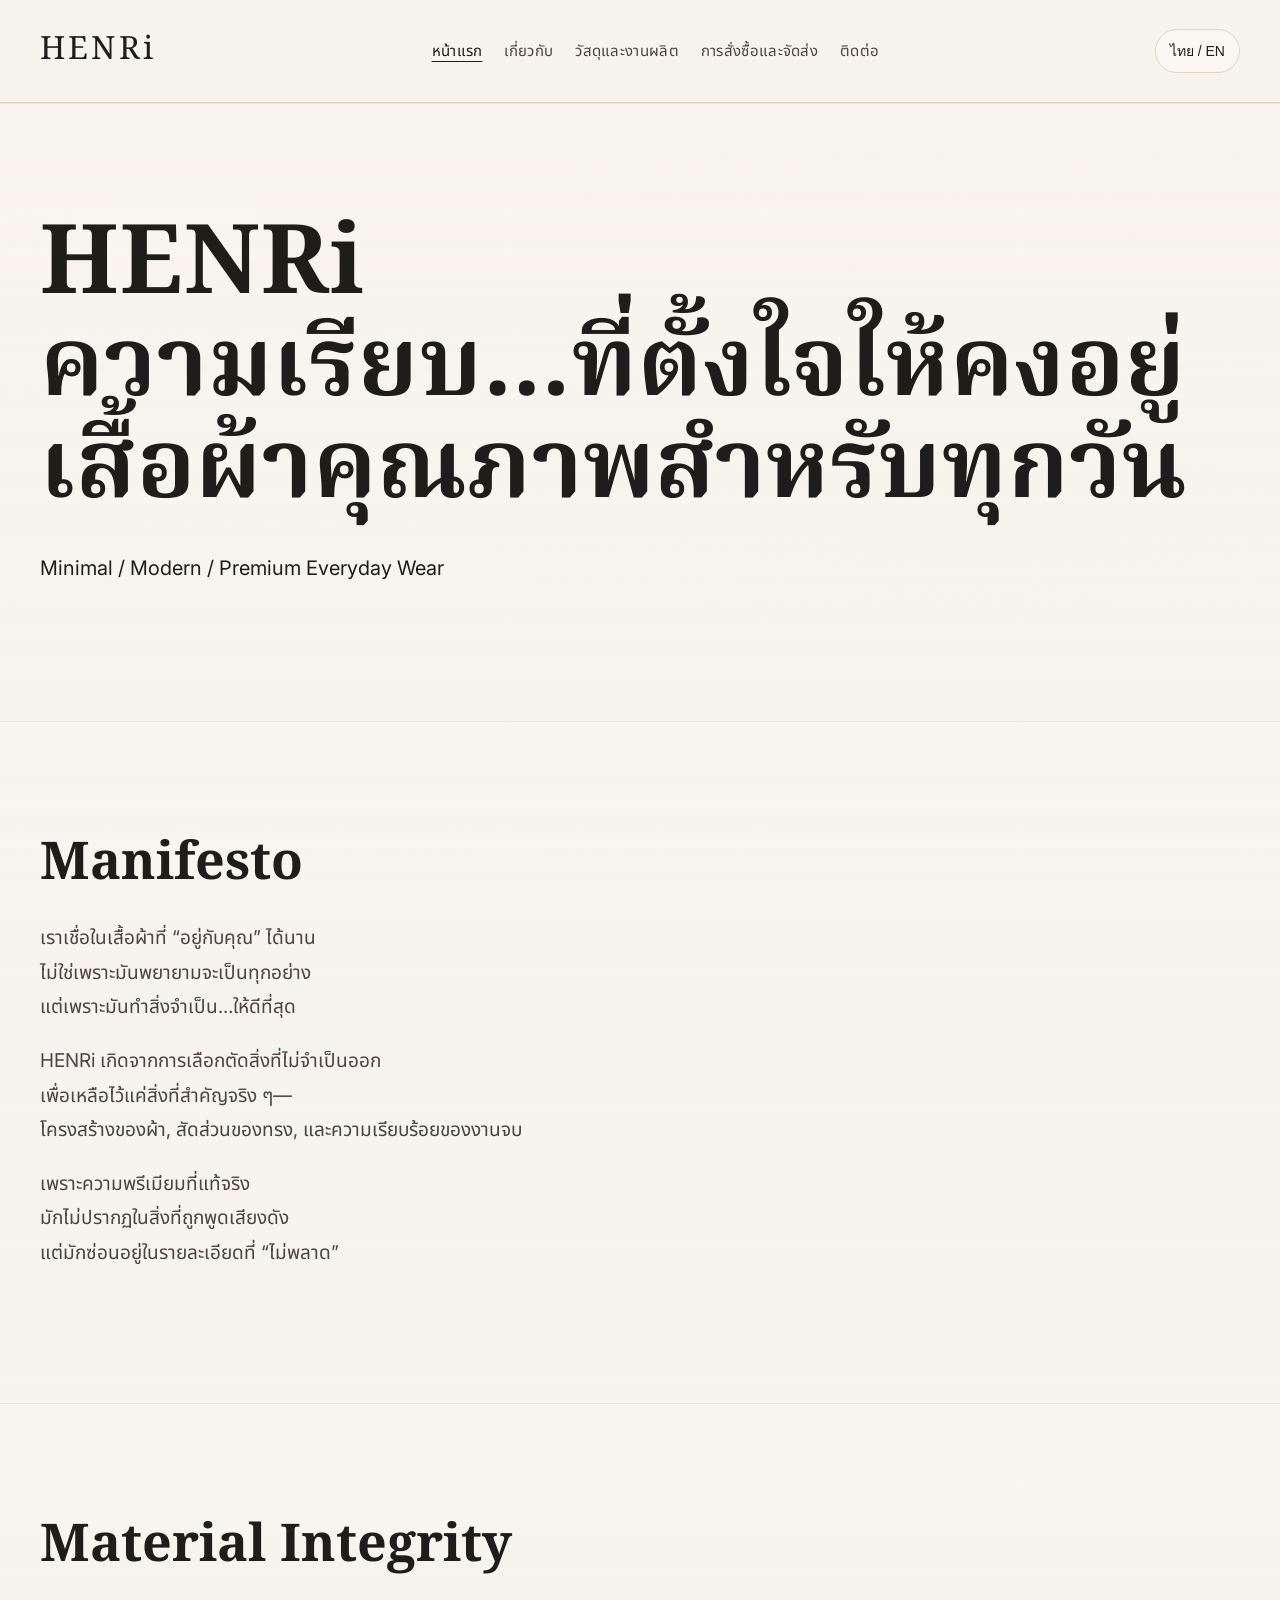
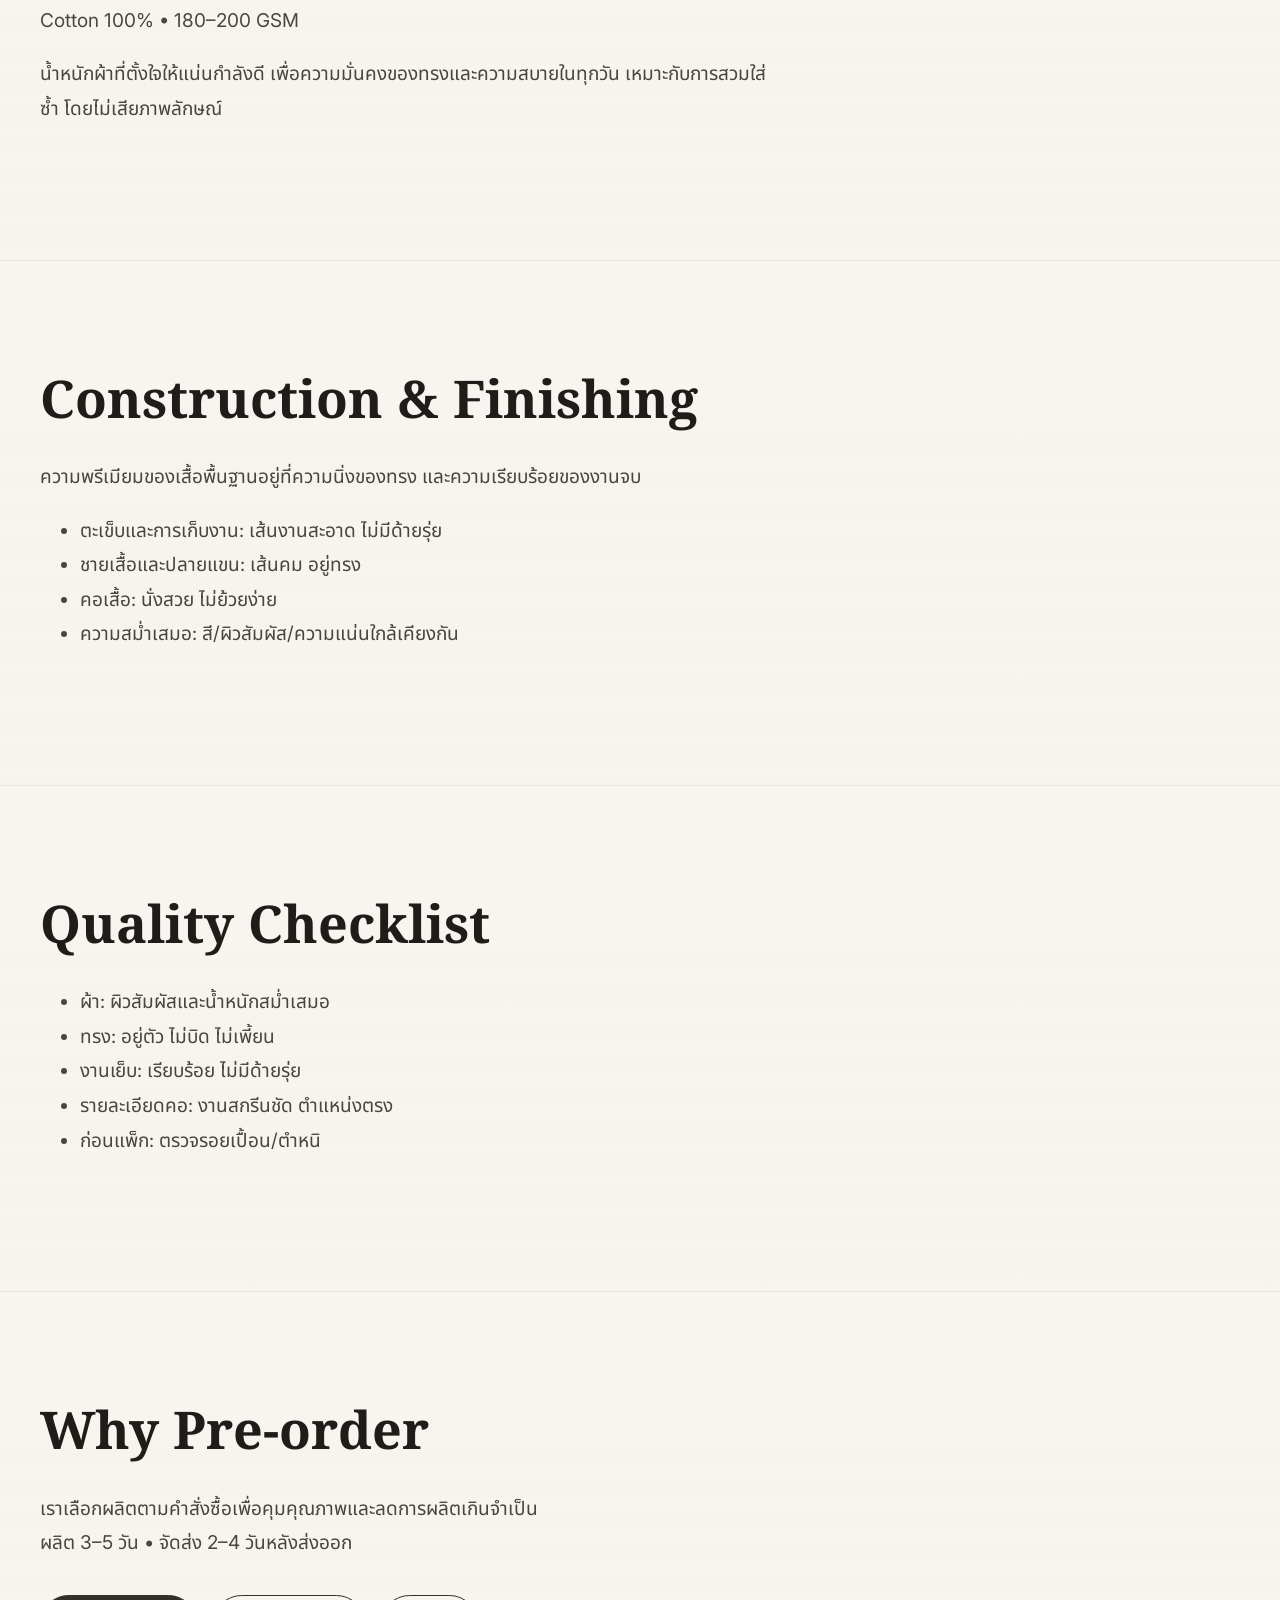
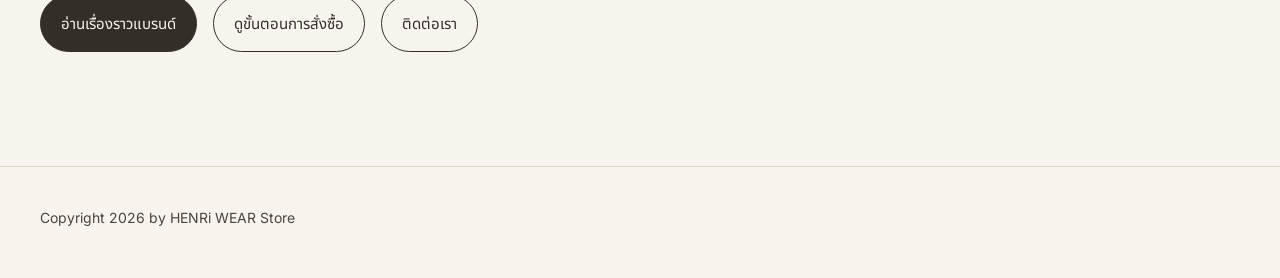
==== commit a0a1f02d: "Expand bilingual premium content and add subtle motion system" ====
--- a/index.html
+++ b/index.html
@@ -11,7 +11,7 @@
   <div class="page-overlay"></div>
   <header>
     <div class="container topbar">
-      <div class="brand">HENRi</div>
+      <a class="brand" href="index.html">HENRi</a>
       <nav>
         <a href="index.html"><span class="i18n-inline" data-lang="th">หน้าแรก</span><span class="i18n-inline" data-lang="en">Home</span></a>
         <a href="about.html"><span class="i18n-inline" data-lang="th">เกี่ยวกับ</span><span class="i18n-inline" data-lang="en">About</span></a>
@@ -23,70 +23,96 @@
     </div>
   </header>
 
-  <main>
-    <section class="hero">
+  <main data-page>
+    <section class="hero reveal-section">
       <div class="container">
-        <h1 data-lang="th">ความเรียบที่สง่างาม คือภาษาหลักของทุกวัน</h1>
-        <h1 data-lang="en">Elegance in restraint, written into every day.</h1>
-        <p data-lang="th">HENRi คือแบรนด์ไทยในทิศทาง Minimal / Modern / Premium Everyday Wear สำหรับวัย 18–35 ที่เชื่อว่าความประณีตไม่จำเป็นต้องส่งเสียงดัง เราตั้งใจให้เสื้อผ้าประจำวันมีน้ำหนักของความมั่นใจ ผ่านเนื้อผ้า ทรง และรายละเอียดที่นิ่งพอดี.</p>
-        <p data-lang="en">HENRi is a Thai label in the Minimal / Modern / Premium Everyday Wear direction for ages 18–35. We believe refinement does not need volume; it needs discipline—expressed through fabric, fit, and quietly resolved detail.</p>
-        <div class="cta-row">
-          <a class="btn primary" href="materials.html" data-lang="th">สำรวจมาตรฐานวัสดุและงานผลิต</a>
-          <a class="btn primary" href="materials.html" data-lang="en">Explore Materials & Craft Standards</a>
-          <a class="btn" href="contact.html" data-lang="th">ติดต่อทีมงาน</a>
-          <a class="btn" href="contact.html" data-lang="en">Contact the Team</a>
-        </div>
+        <h1 data-lang="th">HENRi<br/>ความเรียบ…ที่ตั้งใจให้คงอยู่<br/>เสื้อผ้าคุณภาพสำหรับทุกวัน</h1>
+        <h1 data-lang="en">HENRi<br/>Quietly refined. Intentionally made.<br/>Premium everyday essentials.</h1>
+        <p class="lead" data-lang="th">Minimal / Modern / Premium Everyday Wear</p>
+        <p class="lead" data-lang="en">Minimal / Modern / Premium Everyday Wear</p>
       </div>
     </section>
 
-    <section>
+    <section class="reveal-section">
       <div class="container">
-        <h2 data-lang="th">Brand Essence</h2>
-        <h2 data-lang="en">Brand Essence</h2>
-        <p data-lang="th">ความหรูของ HENRi เกิดจากสิ่งที่มองเห็นช้าแต่รู้สึกชัดเจน—สัดส่วนที่สมดุล โทนสีที่สงบ และสัมผัสผ้าที่มั่นคง เราจึงออกแบบให้ชิ้นที่สวมใส่บ่อยที่สุด กลายเป็นชิ้นที่ไว้ใจได้ที่สุด.</p>
-        <p data-lang="en">HENRi defines luxury through what settles slowly but stays clearly felt: balanced proportion, calm tones, and a confident hand feel. The piece worn most often should become the piece trusted most deeply.</p>
+        <h2 data-lang="th">Manifesto</h2>
+        <h2 data-lang="en">Manifesto</h2>
+        <p data-lang="th">เราเชื่อในเสื้อผ้าที่ “อยู่กับคุณ” ได้นาน<br/>ไม่ใช่เพราะมันพยายามจะเป็นทุกอย่าง<br/>แต่เพราะมันทำสิ่งจำเป็น…ให้ดีที่สุด</p>
+        <p data-lang="en">We believe in essentials that stay.<br/>Not because they try to be everything—<br/>but because they do the essential, exceptionally well.</p>
+        <p data-lang="th">HENRi เกิดจากการเลือกตัดสิ่งที่ไม่จำเป็นออก<br/>เพื่อเหลือไว้แค่สิ่งที่สำคัญจริง ๆ—<br/>โครงสร้างของผ้า, สัดส่วนของทรง, และความเรียบร้อยของงานจบ</p>
+        <p data-lang="en">HENRi is built by removing what’s unnecessary,<br/>until only what matters remains—<br/>fabric structure, balanced proportion, and clean finishing.</p>
+        <p data-lang="th">เพราะความพรีเมียมที่แท้จริง<br/>มักไม่ปรากฏในสิ่งที่ถูกพูดเสียงดัง<br/>แต่มักซ่อนอยู่ในรายละเอียดที่ “ไม่พลาด”</p>
+        <p data-lang="en">True premium is rarely loud.<br/>It lives in the details that never slip.</p>
       </div>
     </section>
 
-    <section>
+    <section class="reveal-section">
       <div class="container">
-        <h2 data-lang="th">สามเสาหลักของเรา</h2>
-        <h2 data-lang="en">Three Pillars</h2>
-        <div class="grid-3">
-          <article class="card">
-            <h3>Fabric</h3>
-            <p data-lang="th">ผ้าฝ้าย 100% น้ำหนัก 180–200 GSM ให้สมดุลระหว่างความนุ่ม การระบายอากาศ และความอยู่ทรงระยะยาว.</p>
-            <p data-lang="en">100% cotton at 180–200 GSM balances softness, breathability, and long-term structure.</p>
-          </article>
-          <article class="card">
-            <h3>Fit</h3>
-            <p data-lang="th">Regular Fit เท่านั้น ไม่ oversized เพื่อเส้นสายที่สะอาด สุภาพ และใช้งานได้จริงในทุกบริบทของวัน.</p>
-            <p data-lang="en">Regular Fit only, never oversized, for clean proportion and practical elegance across daily contexts.</p>
-          </article>
-          <article class="card">
-            <h3>Finish</h3>
-            <p data-lang="th">คอเสื้อพิมพ์ด้วย heat-transfer film ระบุแบรนด์และไซซ์อย่างชัดเจน โดยเสื้อสีดำใช้ฐานดำ ตัวอักษรขาว.</p>
-            <p data-lang="en">Heat-transfer neck print carries brand name and size clearly; black shirts use a black base with white text.</p>
-          </article>
-        </div>
+        <h2 data-lang="th">Material Integrity</h2>
+        <h2 data-lang="en">Material Integrity</h2>
+        <p data-lang="th">Cotton 100% • 180–200 GSM</p>
+        <p data-lang="en">100% Cotton • 180–200 GSM</p>
+        <p data-lang="th">น้ำหนักผ้าที่ตั้งใจให้แน่นกำลังดี เพื่อความมั่นคงของทรงและความสบายในทุกวัน เหมาะกับการสวมใส่ซ้ำ โดยไม่เสียภาพลักษณ์</p>
+        <p data-lang="en">A deliberate weight for structure and comfort. Made to be worn repeatedly without losing presence.</p>
       </div>
     </section>
 
-    <section>
+    <section class="reveal-section">
       <div class="container">
-        <h2 data-lang="th">First Product Concept</h2>
-        <h2 data-lang="en">First Product Concept</h2>
-        <p data-lang="th">แนวคิดเริ่มต้นของ HENRi คือ plain crewneck tee ในทรง Regular Fit (ไม่ oversized) ใช้ Cotton 100% น้ำหนัก 180–200 GSM พร้อมโทนสี White, Black, Navy, Khaki และ Grey เพื่อให้ความเรียบง่ายมีมิติที่สวมใส่ได้จริง.</p>
-        <p data-lang="en">HENRi begins with a plain crewneck tee concept in Regular Fit (not oversized), crafted from 100% cotton at 180–200 GSM in White, Black, Navy, Khaki, and Grey.</p>
+        <h2 data-lang="th">Construction & Finishing</h2>
+        <h2 data-lang="en">Construction & Finishing</h2>
+        <p data-lang="th">ความพรีเมียมของเสื้อพื้นฐานอยู่ที่ความนิ่งของทรง และความเรียบร้อยของงานจบ</p>
+        <p data-lang="en">Premium in essentials is stability of shape and clean finishing.</p>
+        <ul data-lang="th">
+          <li>ตะเข็บและการเก็บงาน: เส้นงานสะอาด ไม่มีด้ายรุ่ย</li>
+          <li>ชายเสื้อและปลายแขน: เส้นคม อยู่ทรง</li>
+          <li>คอเสื้อ: นั่งสวย ไม่ย้วยง่าย</li>
+          <li>ความสม่ำเสมอ: สี/ผิวสัมผัส/ความแน่นใกล้เคียงกัน</li>
+        </ul>
+        <ul data-lang="en">
+          <li>Seams: clean lines, no loose threads</li>
+          <li>Hems: crisp edges, stable shape</li>
+          <li>Collar: composed through repeated wear</li>
+          <li>Consistency: surface, density, and tone remain consistent</li>
+        </ul>
       </div>
     </section>
 
-    <section>
+    <section class="reveal-section">
       <div class="container">
-        <h2 data-lang="th">Release Rhythm</h2>
-        <h2 data-lang="en">Release Rhythm</h2>
-        <p data-lang="th">เราให้ความสำคัญกับจังหวะการผลิตที่แม่นยำ: ผลิต 3–5 วัน และจัดส่ง 2–4 วันหลังส่งมอบให้ขนส่ง เพื่อให้คุณได้รับชิ้นงานที่นิ่งทั้งคุณภาพและเวลา.</p>
-        <p data-lang="en">Our rhythm remains precise: production in 3–5 days, shipping in 2–4 days after dispatch, so quality and timing arrive with equal reliability.</p>
+        <h2 data-lang="th">Quality Checklist</h2>
+        <h2 data-lang="en">Quality Checklist</h2>
+        <ul data-lang="th">
+          <li>ผ้า: ผิวสัมผัสและน้ำหนักสม่ำเสมอ</li>
+          <li>ทรง: อยู่ตัว ไม่บิด ไม่เพี้ยน</li>
+          <li>งานเย็บ: เรียบร้อย ไม่มีด้ายรุ่ย</li>
+          <li>รายละเอียดคอ: งานสกรีนชัด ตำแหน่งตรง</li>
+          <li>ก่อนแพ็ก: ตรวจรอยเปื้อน/ตำหนิ</li>
+        </ul>
+        <ul data-lang="en">
+          <li>Fabric consistency (surface and weight)</li>
+          <li>Shape stability (no twisting, no distortion)</li>
+          <li>Clean stitching (no loose threads)</li>
+          <li>Neck print clarity and placement</li>
+          <li>Final condition check before packing</li>
+        </ul>
+      </div>
+    </section>
+
+    <section class="reveal-section">
+      <div class="container">
+        <h2 data-lang="th">Why Pre-order</h2>
+        <h2 data-lang="en">Why Pre-order</h2>
+        <p data-lang="th">เราเลือกผลิตตามคำสั่งซื้อเพื่อคุมคุณภาพและลดการผลิตเกินจำเป็น<br/>ผลิต 3–5 วัน • จัดส่ง 2–4 วันหลังส่งออก</p>
+        <p data-lang="en">Produced upon confirmation to maintain quality control and reduce excess production.<br/>Production: 3–5 days • Delivery: 2–4 days after dispatch</p>
+        <div class="cta-row">
+          <a class="btn primary" href="about.html" data-lang="th">อ่านเรื่องราวแบรนด์</a>
+          <a class="btn primary" href="about.html" data-lang="en">Read the Brand Story</a>
+          <a class="btn" href="ordering.html" data-lang="th">ดูขั้นตอนการสั่งซื้อ</a>
+          <a class="btn" href="ordering.html" data-lang="en">View Ordering Steps</a>
+          <a class="btn" href="contact.html" data-lang="th">ติดต่อเรา</a>
+          <a class="btn" href="contact.html" data-lang="en">Contact</a>
+        </div>
       </div>
     </section>
   </main>
--- a/styles.css
+++ b/styles.css
@@ -70,6 +70,8 @@
   font-family: 'Noto Serif Thai', serif;
   font-size: 32px;
   letter-spacing: 0.1em;
+  color: var(--text);
+  text-decoration: none;
 }
 
 nav {
@@ -266,3 +268,87 @@
   .hero h1 { font-size: clamp(44px, 12vw, 52px); }
   h1 { font-size: clamp(36px, 8vw, 44px); }
 }
+
+
+.texture[data-variant="a"] {
+  background-image:
+    radial-gradient(circle at 18% 24%, rgba(255, 255, 255, 0.85), transparent 38%),
+    radial-gradient(circle at 78% 72%, rgba(232, 223, 207, 0.55), transparent 45%),
+    url("data:image/svg+xml,%3Csvg xmlns='http://www.w3.org/2000/svg' width='260' height='260' viewBox='0 0 260 260'%3E%3Cfilter id='n'%3E%3CfeTurbulence type='fractalNoise' baseFrequency='0.85' numOctaves='2' stitchTiles='stitch'/%3E%3C/filter%3E%3Crect width='260' height='260' filter='url(%23n)' opacity='0.38'/%3E%3C/svg%3E");
+}
+
+.texture[data-variant="b"] {
+  background-image:
+    radial-gradient(circle at 22% 30%, rgba(255, 255, 255, 0.82), transparent 42%),
+    radial-gradient(circle at 72% 68%, rgba(235, 226, 212, 0.48), transparent 48%),
+    url("data:image/svg+xml,%3Csvg xmlns='http://www.w3.org/2000/svg' width='280' height='280' viewBox='0 0 280 280'%3E%3Cfilter id='n2'%3E%3CfeTurbulence type='fractalNoise' baseFrequency='0.72' numOctaves='2' stitchTiles='stitch'/%3E%3C/filter%3E%3Crect width='280' height='280' filter='url(%23n2)' opacity='0.34'/%3E%3C/svg%3E");
+}
+
+.texture[data-variant="c"] {
+  background-image:
+    radial-gradient(circle at 25% 20%, rgba(255, 255, 255, 0.8), transparent 40%),
+    radial-gradient(circle at 80% 76%, rgba(232, 222, 206, 0.5), transparent 46%),
+    url("data:image/svg+xml,%3Csvg xmlns='http://www.w3.org/2000/svg' width='300' height='300' viewBox='0 0 300 300'%3E%3Cfilter id='n3'%3E%3CfeTurbulence type='fractalNoise' baseFrequency='0.62' numOctaves='3' stitchTiles='stitch'/%3E%3C/filter%3E%3Crect width='300' height='300' filter='url(%23n3)' opacity='0.3'/%3E%3C/svg%3E");
+}
+
+main[data-page] {
+  opacity: 0;
+  transform: translateY(12px);
+  transition: opacity 280ms cubic-bezier(0.2, 0.8, 0.2, 1), transform 280ms cubic-bezier(0.2, 0.8, 0.2, 1);
+}
+
+body.page-enter main[data-page] {
+  opacity: 1;
+  transform: translateY(0);
+}
+
+body.page-leave main[data-page] {
+  opacity: 0;
+  transform: translateY(-12px);
+  transition-duration: 190ms;
+}
+
+.reveal-section {
+  position: relative;
+}
+
+.reveal-section::before {
+  content: '';
+  position: absolute;
+  top: 0;
+  left: 0;
+  width: 100%;
+  height: 1px;
+  background: #e8e6e3;
+  transform: scaleX(0);
+  transform-origin: left;
+  transition: transform 620ms cubic-bezier(0.2, 0.8, 0.2, 1);
+}
+
+.reveal-section.is-visible::before {
+  transform: scaleX(1);
+}
+
+.reveal-item {
+  opacity: 0;
+  transform: translateY(12px);
+  transition: opacity 280ms cubic-bezier(0.2, 0.8, 0.2, 1), transform 280ms cubic-bezier(0.2, 0.8, 0.2, 1);
+}
+
+.reveal-section.is-visible .reveal-item {
+  opacity: 1;
+  transform: translateY(0);
+}
+
+@media (prefers-reduced-motion: reduce) {
+  main[data-page], .reveal-item {
+    opacity: 1;
+    transform: none;
+    transition: none;
+  }
+
+  .reveal-section::before {
+    transform: scaleX(1);
+    transition: none;
+  }
+}
